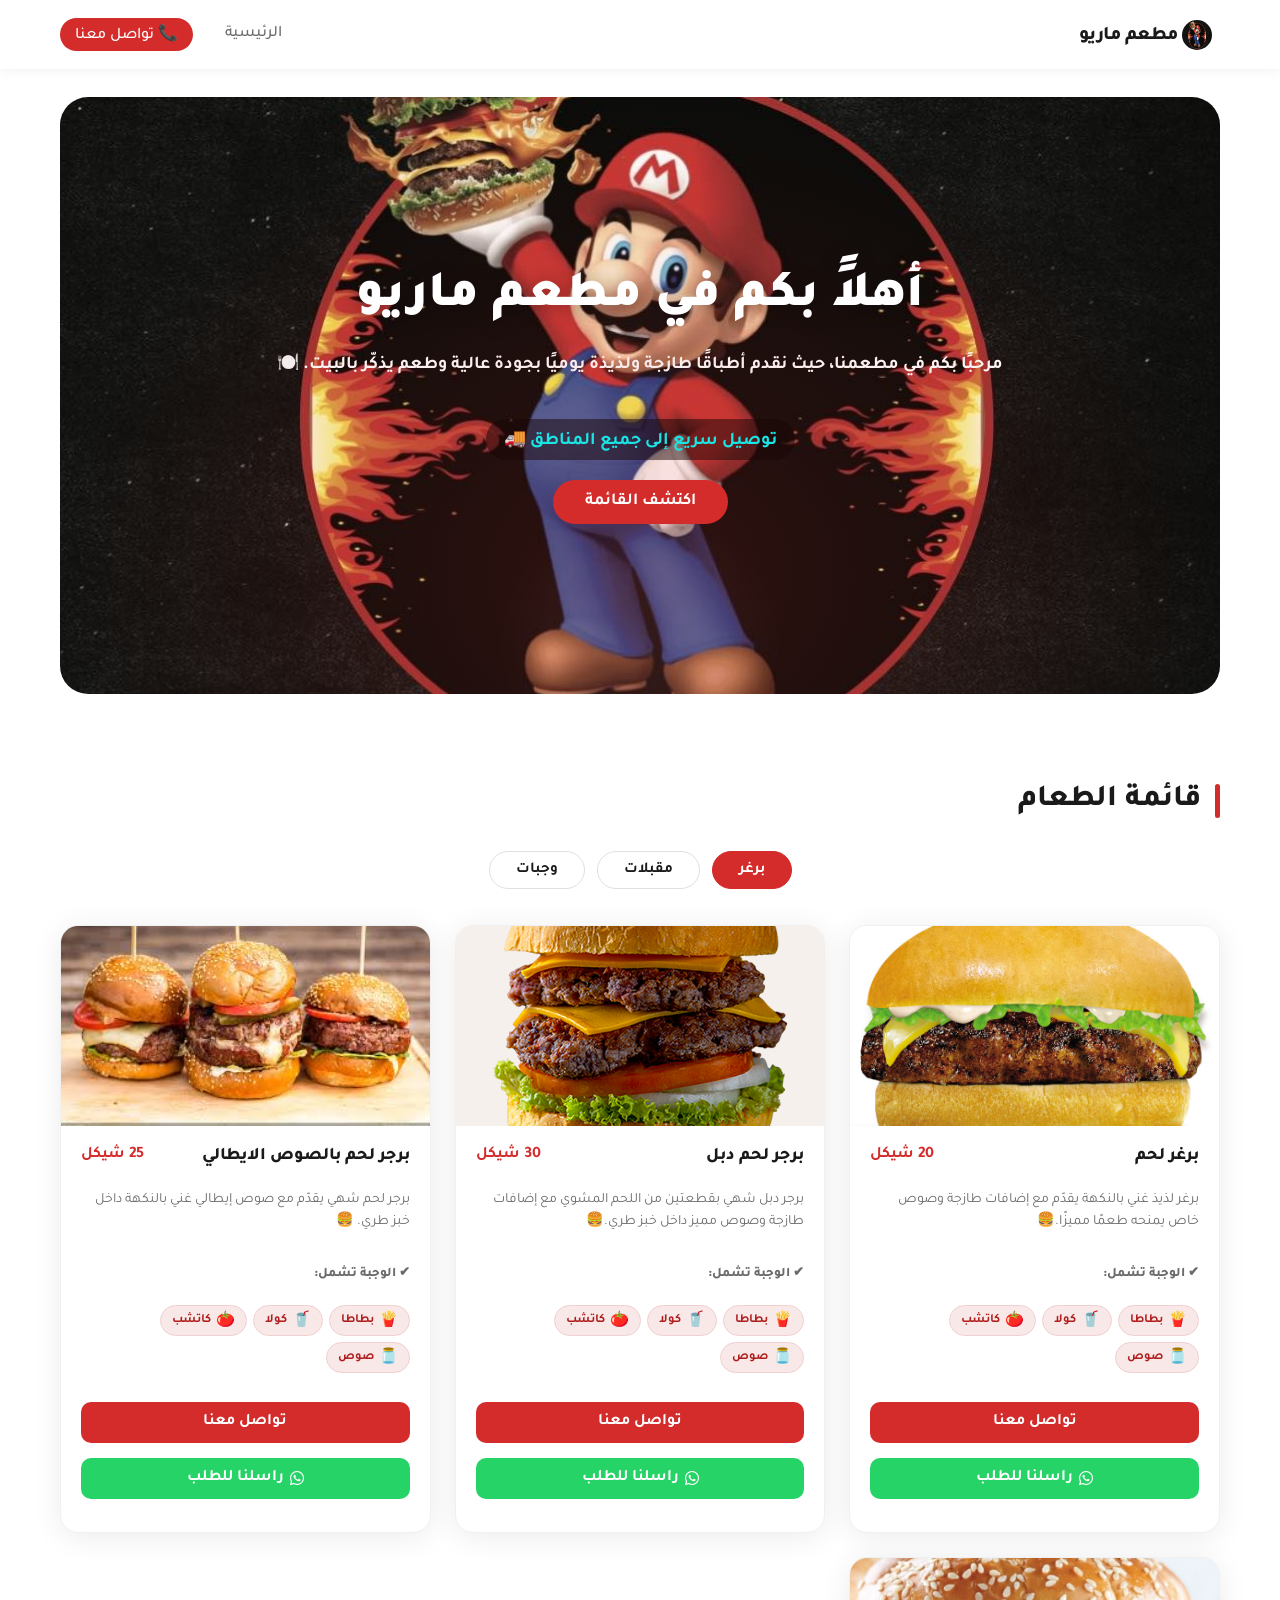
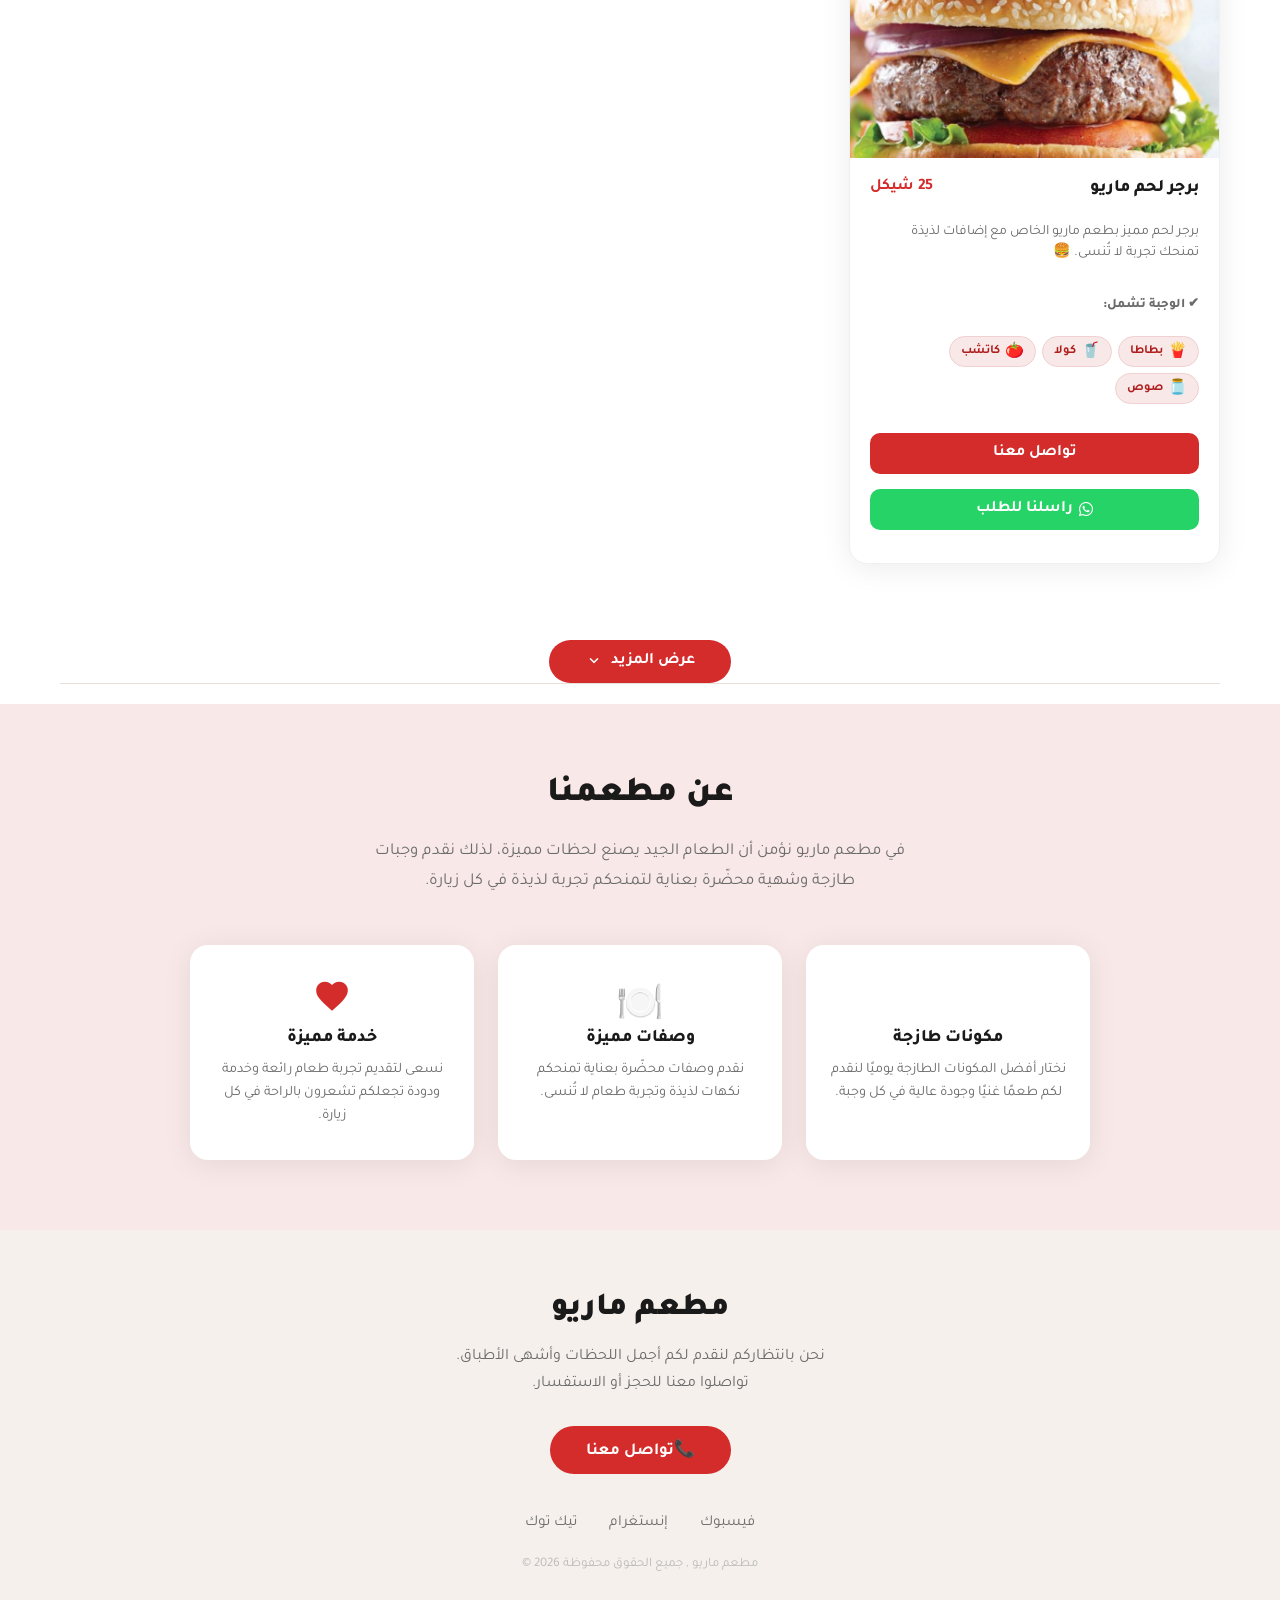
==== index.html @ 1b6efabd "add button 3" ====
<!DOCTYPE html>
<html lang="ar" dir="rtl">

<head>
  <meta charset="UTF-8" />
  <meta name="viewport" content="width=device-width, initial-scale=1.0" />
  <title>Mario.ps</title>
  <link rel="stylesheet" href="https://cdnjs.cloudflare.com/ajax/libs/font-awesome/6.5.0/css/all.min.css">
  <link rel="preconnect" href="https://fonts.googleapis.com">
  <link
    href="https://fonts.googleapis.com/css2?family=Tajawal:wght@400;500;700;800;900&family=Playfair+Display:wght@700&display=swap"
    rel="stylesheet">
  <link href="https://fonts.googleapis.com/icon?family=Material+Icons" rel="stylesheet">
  <link rel="stylesheet" href="styleIndex.css">
</head>

<body>

  <!-- NAVBAR -->
  <nav>
    <span class="logo"><img src="mario.jpg" alt="mario logo"
        style="width:30px; height:30px; border-radius:50%; vertical-align:middle; margin-right:8px;">
      مطعم ماريو </span>
    <ul class="nav-links">
      <li><a href="index.html">الرئيسية</a></li>
      <li><a href="contact.html" class="btn-primary">📞 تواصل معنا</a></li>
    </ul>
  </nav>

  <!-- HERO -->
  <section class="hero">
    <div class="hero-blob"></div>
    <h1>أهلاً بكم في مطعم ماريو</h1>
    <h3>مرحبًا بكم في مطعمنا، حيث نقدم أطباقًا طازجة ولذيذة يوميًا بجودة عالية وطعم يذكّر بالبيت. 🍽️ </h3>
    <h4>توصيل سريع إلى جميع المناطق 🚚</h4>
    <a href="#menu" class="btn-primary">اكتشف القائمة</a>
  </section>

  <!-- MENU SECTION -->
  <section class="menu-section" id="menu">
    <div class="section-header">
      <div class="section-accent"></div>
      <h2 class="section-title" style="margin-left:auto; width:fit-content;">قائمة الطعام</h2>
    </div>

    <div class="filter-tabs">
      <button class="tab active" onclick="filterTab(this,'برغر')">برغر</button>
      <button class="tab" onclick="filterTab(this,'مقبلات')">مقبلات</button>
      <button class="tab" onclick="filterTab(this,'وجبات')">وجبات</button>
    </div>

    <div class="cards-grid" id="cards-grid">
      <!-- Card 1 -->
      <div class="card" data-cat="برغر">
        <img class="card-img" src="برجر_لحم.jpg" alt="برجر لحم">
        <div class="card-body">
          <div class="card-top">
            <span class="card-name">برغر لحم</span>
            <span class="card-price">20 شيكل</span>
          </div>
          <p class="card-desc">برغر لذيذ غني بالنكهة يقدّم مع إضافات طازجة وصوص خاص يمنحه طعمًا مميزًا.🍔</p>
          <p style="font-size:0.82rem; font-weight:800; color:var(--muted); margin-bottom:7px;">✔ الوجبة تشمل:</p>
          <div class="includes">
            <div class="include-tag"><span>🍟</span> بطاطا</div>
            <div class="include-tag"><span>🥤</span> كولا</div>
            <div class="include-tag"><span>🍅</span> كاتشب</div>
            <div class="include-tag"><span>🫙</span> صوص</div>
          </div>
          <a href="contact.html" class="btn-contact">تواصل معنا</a>
          <a href="https://wa.me/972598126090" target="_blank" class="btn-whatsapp"><i
              class="fa-brands fa-whatsapp"></i>راسلنا للطلب</a>
        </div>
      </div>
      <!-- Card 2 -->
      <div class="card" data-cat="برغر">
        <img class="card-img" src="برجرلحم_دبل.png" alt="برجر لحم دبل">
        <div class="card-body">
          <div class="card-top">
            <span class="card-name">برجر لحم دبل </span>
            <span class="card-price">30 شيكل</span>
          </div>
          <p class="card-desc">برجر دبل شهي بقطعتين من اللحم المشوي مع إضافات طازجة وصوص مميز داخل خبز طري.🍔</p>
          <p style="font-size:0.82rem; font-weight:800; color:var(--muted); margin-bottom:7px;">✔ الوجبة تشمل:</p>
          <div class="includes">
            <div class="include-tag"><span>🍟</span> بطاطا</div>
            <div class="include-tag"><span>🥤</span> كولا</div>
            <div class="include-tag"><span>🍅</span> كاتشب</div>
            <div class="include-tag"><span>🫙</span> صوص</div>
          </div>
          <a href="contact.html" class="btn-contact">تواصل معنا</a>
          <a href="https://wa.me/972598126090" target="_blank" class="btn-whatsapp"><i
              class="fa-brands fa-whatsapp"></i>راسلنا للطلب</a>
        </div>
      </div>
      <!-- Card 3 -->
      <div class="card" data-cat="برغر">
        <img class="card-img" src="برجر_لحم_بالصوص_الايطالي.jpg" alt="برجر لحم بالصوص الايطالي">
        <div class="card-body">
          <div class="card-top">
            <span class="card-name">برجر لحم بالصوص الايطالي</span>
            <span class="card-price">25 شيكل</span>
          </div>
          <p class="card-desc">برجر لحم شهي يقدّم مع صوص إيطالي غني بالنكهة داخل خبز طري. 🍔</p>
          <p style="font-size:0.82rem; font-weight:800; color:var(--muted); margin-bottom:7px;">✔ الوجبة تشمل:</p>
          <div class="includes">
            <div class="include-tag"><span>🍟</span> بطاطا</div>
            <div class="include-tag"><span>🥤</span> كولا</div>
            <div class="include-tag"><span>🍅</span> كاتشب</div>
            <div class="include-tag"><span>🫙</span> صوص</div>
          </div>
          <a href="contact.html" class="btn-contact">تواصل معنا</a>
          <a href="https://wa.me/972598126090" target="_blank" class="btn-whatsapp"><i
              class="fa-brands fa-whatsapp"></i>راسلنا للطلب</a>
        </div>
      </div>
      <!-- Card 4 -->
      <div class="card" data-cat="برغر">
        <img class="card-img" src="برجر_لحم_ماريو.png" alt="برجر لحم ماريو">
        <div class="card-body">
          <div class="card-top">
            <span class="card-name"> برجر لحم ماريو</span>
            <span class="card-price">25 شيكل</span>
          </div>
          <p class="card-desc">برجر لحم مميز بطعم ماريو الخاص مع إضافات لذيذة تمنحك تجربة لا تُنسى. 🍔</p>
          <p style="font-size:0.82rem; font-weight:800; color:var(--muted); margin-bottom:7px;">✔ الوجبة تشمل:</p>
          <div class="includes">
            <div class="include-tag"><span>🍟</span> بطاطا</div>
            <div class="include-tag"><span>🥤</span> كولا</div>
            <div class="include-tag"><span>🍅</span> كاتشب</div>
            <div class="include-tag"><span>🫙</span> صوص</div>
          </div>
          <a href="contact.html" class="btn-contact">تواصل معنا</a>
          <a href="https://wa.me/972598126090" target="_blank" class="btn-whatsapp"><i
              class="fa-brands fa-whatsapp"></i>راسلنا للطلب</a>
        </div>
      </div>
      <!-- Card 5 -->
      <div class="card" data-cat="برغر" data-extra="true" style="display: none;">
        <img class="card-img" src="برجر_دجاج.png" alt="برجر دجاج">
        <div class="card-body">
          <div class="card-top">
            <span class="card-name"> برجر دجاج</span>
            <span class="card-price">18 شيكل</span>
          </div>
          <p class="card-desc">برجر دجاج مقرمش مع مكونات طازجة وصوص خاص يمنحه نكهة مميزة. 🍔</p>
          <p style="font-size:0.82rem; font-weight:800; color:var(--muted); margin-bottom:7px;">✔ الوجبة تشمل:</p>
          <div class="includes">
            <div class="include-tag"><span>🍟</span> بطاطا</div>
            <div class="include-tag"><span>🥤</span> كولا</div>
            <div class="include-tag"><span>🍅</span> كاتشب</div>
            <div class="include-tag"><span>🫙</span> صوص</div>
          </div>
          <a href="contact.html" class="btn-contact">تواصل معنا</a>
          <a href="https://wa.me/972598126090" target="_blank" class="btn-whatsapp"><i
              class="fa-brands fa-whatsapp"></i>راسلنا للطلب</a>
        </div>
      </div>
      <!-- Card 6 -->
      <div class="card" data-cat="برغر" data-extra="true" style="display: none;">
        <img class="card-img" src="برجر_دجاج_دبل.jpg" alt="برجر دجاج دبل">
        <div class="card-body">
          <div class="card-top">
            <span class="card-name"> برجر دجاج دبل</span>
            <span class="card-price">25 شيكل</span>
          </div>
          <p class="card-desc">برجر دجاج دبل لذيذ بقطعتين من الدجاج المقرمش مع صوص خاص داخل خبز طري. 🍔</p>
          <p style="font-size:0.82rem; font-weight:800; color:var(--muted); margin-bottom:7px;">✔ الوجبة تشمل:</p>
          <div class="includes">
            <div class="include-tag"><span>🍟</span> بطاطا</div>
            <div class="include-tag"><span>🥤</span> كولا</div>
            <div class="include-tag"><span>🍅</span> كاتشب</div>
            <div class="include-tag"><span>🫙</span> صوص</div>
          </div>
          <a href="contact.html" class="btn-contact">تواصل معنا</a>
          <a href="https://wa.me/972598126090" target="_blank" class="btn-whatsapp"><i
              class="fa-brands fa-whatsapp"></i>راسلنا للطلب</a>
        </div>
      </div>
      <!-- Card 7 -->
      <div class="card" data-cat="برغر" data-extra="true" style="display: none;">
        <img class="card-img" src="برجر_دجاج_بالصوص_الايطالي.jpg" alt="برجر دجاج بالصوص الايطالي">
        <div class="card-body">
          <div class="card-top">
            <span class="card-name"> برجر دجاج بالصوص الايطالي</span>
            <span class="card-price">23 شيكل</span>
          </div>
          <p class="card-desc">برجر دجاج لذيذ مع صوص إيطالي غني بالنكهة يمنحه طعمًا رائعًا. 🍔</p>
          <p style="font-size:0.82rem; font-weight:800; color:var(--muted); margin-bottom:7px;">✔ الوجبة تشمل:</p>
          <div class="includes">
            <div class="include-tag"><span>🍟</span> بطاطا</div>
            <div class="include-tag"><span>🥤</span> كولا</div>
            <div class="include-tag"><span>🍅</span> كاتشب</div>
            <div class="include-tag"><span>🫙</span> صوص</div>
          </div>
          <a href="contact.html" class="btn-contact">تواصل معنا</a>
          <a href="https://wa.me/972598126090" target="_blank" class="btn-whatsapp"><i
              class="fa-brands fa-whatsapp"></i>راسلنا للطلب</a>
        </div>
      </div>
      <!-- Card 8 -->
      <div class="card" data-cat="برغر" data-extra="true" style="display: none;">
        <img class="card-img" src="برجر_دجاج_ماريو.jpg" alt="برجر دجاج ماريو">
        <div class="card-body">
          <div class="card-top">
            <span class="card-name"> برجر دجاج ماريو</span>
            <span class="card-price">23 شيكل</span>
          </div>
          <p class="card-desc">برجر دجاج مميز بطعم ماريو الخاص يقدم ساخنًا مع إضافات لذيذة. 🍔</p>
          <p style="font-size:0.82rem; font-weight:800; color:var(--muted); margin-bottom:7px;">✔ الوجبة تشمل:</p>
          <div class="includes">
            <div class="include-tag"><span>🍟</span> بطاطا</div>
            <div class="include-tag"><span>🥤</span> كولا</div>
            <div class="include-tag"><span>🍅</span> كاتشب</div>
            <div class="include-tag"><span>🫙</span> صوص</div>
          </div>
          <a href="contact.html" class="btn-contact">تواصل معنا</a>
          <a href="https://wa.me/972598126090" target="_blank" class="btn-whatsapp"><i
              class="fa-brands fa-whatsapp"></i>راسلنا للطلب</a>
        </div>
      </div>

      <!-- Card 9 (مقبلات) -->
      <div class="card" data-cat="مقبلات" style="display:none">
        <img class="card-img" src="بطاطا.jpg" alt="بطاطا كبير">
        <div class="card-body">
          <div class="card-top">
            <span class="card-name">بطاطا مقلية (حجم كبير)</span>
            <span class="card-price">10 شيكل</span>
          </div>
          <p class="card-desc">بطاطا مقلية ذهبية مقرمشة تقدم ساخنة بحجم كبير. 🍟</p>
          <a href="contact.html" class="btn-contact">تواصل معنا</a>
          <a href="https://wa.me/972598126090" target="_blank" class="btn-whatsapp"><i
              class="fa-brands fa-whatsapp"></i>راسلنا للطلب</a>
        </div>
      </div>
      <!-- Card 10 (مقبلات) -->
      <div class="card" data-cat="مقبلات" style="display:none">
        <img class="card-img" src="بطاطا.jpg" alt="بطاطا وسط">
        <div class="card-body">
          <div class="card-top">
            <span class="card-name">بطاطا مقلية (حجم وسط)</span>
            <span class="card-price">6 شيكل</span>
          </div>
          <p class="card-desc">بطاطا مقلية ذهبية مقرمشة تقدم ساخنة بحجم وسط. 🍟</p>
          <a href="contact.html" class="btn-contact">تواصل معنا</a>
          <a href="https://wa.me/972598126090" target="_blank" class="btn-whatsapp"><i
              class="fa-brands fa-whatsapp"></i>راسلنا للطلب</a>
        </div>
      </div>
      <!-- Card 11 (مقبلات) -->
      <div class="card" data-cat="مقبلات" style="display:none">
        <img class="card-img" src="بطاطا.jpg" alt="بطاطا صغير">
        <div class="card-body">
          <div class="card-top">
            <span class="card-name">بطاطا مقلية (حجم صغير)</span>
            <span class="card-price">3 شيكل</span>
          </div>
          <p class="card-desc">بطاطا مقلية ذهبية مقرمشة تقدم ساخنة بحجم صغير. 🍟</p>
          <a href="contact.html" class="btn-contact">تواصل معنا</a>
          <a href="https://wa.me/972598126090" target="_blank" class="btn-whatsapp"><i
              class="fa-brands fa-whatsapp"></i>راسلنا للطلب</a>
        </div>
      </div>
      <!-- Card 12 (مقبلات) -->
      <div class="card" data-cat="مقبلات" style="display:none">
        <img class="card-img" src="بطاطا_ماريو.jpg" alt="بطاطا ماريو">
        <div class="card-body">
          <div class="card-top">
            <span class="card-name">بطاطا ماريو</span>
            <span class="card-price">15 شيكل</span>
          </div>
          <p class="card-desc">فرنش فرايز + دجاج كرسبي + صوص تشيدر 🍟</p>
          <a href="contact.html" class="btn-contact">تواصل معنا</a>
          <a href="https://wa.me/972598126090" target="_blank" class="btn-whatsapp"><i
              class="fa-brands fa-whatsapp"></i>راسلنا للطلب</a>
        </div>
      </div>
      <!-- Card 13 (مقبلات) -->
      <div class="card" data-cat="مقبلات" data-extra="true" style="display:none">
        <img class="card-img" src="مخلل.jpg" alt="مخلل ">
        <div class="card-body">
          <div class="card-top">
            <span class="card-name">مخلل خيار</span>
            <span class="card-price">2 شيكل</span>
          </div>
          <p class="card-desc">مخلل خيار طازج ومقرمش يضيف نكهة مميزة للوجبة. 🥒</p>
          <a href="contact.html" class="btn-contact">تواصل معنا</a>
          <a href="https://wa.me/972598126090" target="_blank" class="btn-whatsapp"><i
              class="fa-brands fa-whatsapp"></i>راسلنا للطلب</a>
        </div>
      </div>
      <!-- Card 14 (مقبلات) -->
      <div class="card" data-cat="مقبلات" data-extra="true" style="display:none">
        <img class="card-img" src="سلطة.jpg" alt="سلطة">
        <div class="card-body">
          <div class="card-top">
            <span class="card-name">سلطة ملفوف</span>
            <span class="card-price">2 شيكل</span>
          </div>
          <p class="card-desc">سلطة ملفوف طازجة ومقرمشة بطعم منعش وخفيف. 🥗</p>
          <a href="contact.html" class="btn-contact">تواصل معنا</a>
          <a href="https://wa.me/972598126090" target="_blank" class="btn-whatsapp"><i
              class="fa-brands fa-whatsapp"></i>راسلنا للطلب</a>
        </div>
      </div>
      <!-- Card 15 (وجبات) -->
      <div class="card" data-cat="وجبات" style="display:none">
        <img class="card-img" src="مسحب_باجيت.jpeg" alt="مسحب باجيت">
        <div class="card-body">
          <div class="card-top">
            <span class="card-name">مسحب باجيت</span>
            <span class="card-price">20 شيكل</span>
          </div>
          <p class="card-desc">مسحب دجاج شهي داخل خبز باجيت طازج مع صوص مميز. 🥖</p>
          <p style="font-size:0.82rem; font-weight:800; color:var(--muted); margin-bottom:7px;">✔ الوجبة تشمل:</p>
          <div class="includes">
            <div class="include-tag"><span>🍟</span> بطاطا</div>
            <div class="include-tag"><span>🥤</span> كولا</div>
            <div class="include-tag"><span>🍅</span> كاتشب</div>
            <div class="include-tag"><span>🥒</span> مخلل</div>
          </div>
          <a href="contact.html" class="btn-contact">تواصل معنا</a>
          <a href="https://wa.me/972598126090" target="_blank" class="btn-whatsapp"><i
              class="fa-brands fa-whatsapp"></i>راسلنا للطلب</a>
        </div>
      </div>
      <!-- Card 16 (وجبات) -->
      <div class="card" data-cat="وجبات" style="display:none">
        <img class="card-img" src="مسحب_صمون.jpg" alt="مسحب صمون">
        <div class="card-body">
          <div class="card-top">
            <span class="card-name">مسحب صمون</span>
            <span class="card-price">15 شيكل</span>
          </div>
          <p class="card-desc">مسحب دجاج شهي داخل خبز صمون طازج مع صوص مميز. 🍗</p>
          <p style="font-size:0.82rem; font-weight:800; color:var(--muted); margin-bottom:7px;">✔ الوجبة تشمل:</p>
          <div class="includes">
            <div class="include-tag"><span>🍟</span> بطاطا</div>
            <div class="include-tag"><span>🥤</span> كولا</div>
            <div class="include-tag"><span>🍅</span> كاتشب</div>
            <div class="include-tag"><span>🥒</span> مخلل</div>
          </div>
          <a href="contact.html" class="btn-contact">تواصل معنا</a>
          <a href="https://wa.me/972598126090" target="_blank" class="btn-whatsapp"><i
              class="fa-brands fa-whatsapp"></i>راسلنا للطلب</a>
        </div>
      </div>
      <!-- Card 17 (وجبات) -->
      <div class="card" data-cat="وجبات" style="display:none">
        <img class="card-img" src="كرسبي_دجاج.jpg" alt="كرسبي دجاج">
        <div class="card-body">
          <div class="card-top">
            <span class="card-name">كرسبي دجاج</span>
            <span class="card-price">20 شيكل</span>
          </div>
          <p class="card-desc">مسحب دجاج شهي داخل خبز صمون طازج مع صوص مميز. 🍗</p>
          <p style="font-size:0.82rem; font-weight:800; color:var(--muted); margin-bottom:7px;">✔ الوجبة تشمل:</p>
          <div class="includes">
            <div class="include-tag"><span>🍟</span> بطاطا</div>
            <div class="include-tag"><span>🥤</span> كولا</div>
            <div class="include-tag"><span>🍅</span> كاتشب</div>
            <div class="include-tag"><span>🥒</span> مخلل</div>
          </div>
          <a href="contact.html" class="btn-contact">تواصل معنا</a>
          <a href="https://wa.me/972598126090" target="_blank" class="btn-whatsapp"><i
              class="fa-brands fa-whatsapp"></i>راسلنا للطلب</a>
        </div>
      </div>
      <!-- Card 18 (وجبات) -->
      <div class="card" data-cat="وجبات" style="display:none">
        <img class="card-img" src="باشكا.jpg" alt="باشكا">
        <div class="card-body">
          <div class="card-top">
            <span class="card-name">باشكا</span>
            <span class="card-price">20 شيكل</span>
          </div>
          <p class="card-desc">باشكا شهية تقدم ساخنة مع صوص مميز.🍗</p>
          <p style="font-size:0.82rem; font-weight:800; color:var(--muted); margin-bottom:7px;">✔ الوجبة تشمل:</p>
          <div class="includes">
            <div class="include-tag"><span>🍟</span> بطاطا</div>
            <div class="include-tag"><span>🥤</span> كولا</div>
            <div class="include-tag"><span>🍅</span> كاتشب</div>
            <div class="include-tag"><span>🥒</span> مخلل</div>
          </div>
          <a href="contact.html" class="btn-contact">تواصل معنا</a>
          <a href="https://wa.me/972598126090" target="_blank" class="btn-whatsapp"><i
              class="fa-brands fa-whatsapp"></i>راسلنا للطلب</a>
        </div>
      </div>
  </section>
  <div class="show-more-wrap">
    <button class="btn-show-more" id="show-more-btn" onclick="toggleMore()">
      <span id="show-more-text">عرض المزيد</span>
      <span class="material-icons" id="show-more-icon">keyboard_arrow_down</span>
    </button>
  </div>

  <div class="divider"></div>

  <!-- ABOUT SECTION -->
  <section class="about-section">
    <h2>عن مطعمنا</h2>
    <p>
      في مطعم ماريو نؤمن أن الطعام الجيد يصنع لحظات مميزة، لذلك نقدم وجبات طازجة وشهية محضّرة بعناية لتمنحكم تجربة لذيذة
      في كل زيارة.
    </p>
    <div class="features-grid">
      <div class="feature-card">
        <i class="material-icons feature-icon">eco</i>
        <h3>مكونات طازجة</h3>
        <p>نختار أفضل المكونات الطازجة يوميًا لنقدم لكم طعمًا غنيًا وجودة عالية في كل وجبة.</p>
      </div>
      <div class="feature-card">
        <i class="material-icons feature-icon">🍽️</i>
        <h3>وصفات مميزة</h3>
        <p>نقدم وصفات محضّرة بعناية تمنحكم نكهات لذيذة وتجربة طعام لا تُنسى.</p>
      </div>
      <div class="feature-card">
        <i class="material-icons feature-icon">favorite</i>
        <h3>خدمة مميزة</h3>
        <p>نسعى لتقديم تجربة طعام رائعة وخدمة ودودة تجعلكم تشعرون بالراحة في كل زيارة.</p>
      </div>
    </div>
  </section>
  <button id="scroll-top" onclick="window.scrollTo({top:0,behavior:'smooth'})">
    <span class="material-icons">keyboard_arrow_up</span>
  </button>
  <!-- FOOTER -->
  <footer>
    <h2>مطعم ماريو</h2>
    <p class="tagline">
      نحن بانتظاركم لنقدم لكم أجمل اللحظات وأشهى الأطباق. تواصلوا معنا للحجز أو الاستفسار.
    </p>
    <a href="contact.html" class="btn-primary"> 📞تواصل معنا </a>
    <ul class="footer-links">
      <li><a href="https://www.facebook.com/share/14X9Z1sNQKS/?mibextid=wwXIfr">فيسبوك</a></li>
      <li><a href="https://www.instagram.com/mario_restaurant_ps?igsh=N3AxZGJhbGI3bTM4">إنستغرام</a></li>
      <li><a href="https://www.tiktok.com/@mrio.ps?_r=1&_t=ZS-94bM7TMslIg">تيك توك</a></li>
    </ul>
    <p class="footer-copy">مطعم ماريو , جميع الحقوق محفوظة 2026 ©</p>
  </footer>

  <script>
    let expanded = false;
    let currentCat = 'برغر';

    function filterTab(el, cat) {
      currentCat = cat;
      expanded = false;
      document.querySelectorAll('.tab').forEach(t => t.classList.remove('active'));
      el.classList.add('active');
      updateCards();
      updateBtn();
    }

    function updateCards() {
      document.querySelectorAll('.card').forEach(c => {
        const matchCat = c.dataset.cat === currentCat;
        const isExtra = c.dataset.extra === 'true';
        if (!matchCat) { c.style.display = 'none'; return; }
        if (isExtra && !expanded) { c.style.display = 'none'; return; }
        c.style.display = '';
      });

      // هل في بطاقات مخفية في الكاتيغوري الحالية؟
      const hasExtra = [...document.querySelectorAll('.card')]
        .some(c => c.dataset.cat === currentCat && c.dataset.extra === 'true');
      document.getElementById('show-more-btn').style.display = hasExtra ? '' : 'none';
    }

    function toggleMore() {
      expanded = !expanded;
      updateCards();
      updateBtn();
    }

    function updateBtn() {
      document.getElementById('show-more-text').textContent = expanded ? 'عرض أقل' : 'عرض المزيد';
      document.getElementById('show-more-icon').textContent = expanded ? 'keyboard_arrow_up' : 'keyboard_arrow_down';
    }
    window.addEventListener('scroll', () => {
      document.getElementById('scroll-top').classList.toggle('visible', window.scrollY > 300);
    });

    // تطبيق الإعدادات الافتراضية عند تحميل الصفحة
    updateCards();
    updateBtn();
  </script>
</body>

</html>
---- styleIndex.css ----
*,
*::before,
*::after {
    box-sizing: border-box;
    margin: 0;
    padding: 0;
}

:root {
    --red: #d42b2b;
    --red-dark: #b01e1e;
    --red-light: #f8e8e8;
    --cream: #f5f0eb;
    --text: #1a1a1a;
    --muted: #6b6b6b;
    --white: #ffffff;
    --radius: 18px;
    --shadow: 0 4px 30px rgba(0, 0, 0, 0.08);
}

html {
    scroll-behavior: smooth;
}

body {
    font-family: 'Tajawal', sans-serif;
    background: var(--white);
    color: var(--text);
    overflow-x: hidden;
    direction: rtl;
}

/* ── NAVBAR ── */
nav {
    display: flex;
    justify-content: space-between;
    align-items: center;
    padding: 18px 60px;
    background: var(--white);
    position: sticky;
    top: 0;
    z-index: 100;
    box-shadow: 0 1px 12px rgba(0, 0, 0, 0.06);
}

.logo {
    font-size: 1.2rem;
    font-weight: 800;
    color: var(--text);
    letter-spacing: -0.5px;

}



.nav-links {
    display: flex;
    align-items: center;
    gap: 32px;
    list-style: none;
}

.nav-links a {
    text-decoration: none;
    color: var(--muted);
    font-size: 1rem;
    font-weight: 500;
    transition: color 0.2s;
}


.nav-links a:hover {
    color: var(--rad);
}

.nav-links .btn-primary {
    color: white;
}

.btn-primary {
    background: var(--red);
    color: var(--white);
    border: none;
    border-radius: 50px;
    padding: 5px 15px;
    font-size: 1rem;
    font-family: 'Tajawal', sans-serif;
    font-weight: 700;
    cursor: pointer;
    transition: background 0.2s, transform 0.15s;
    text-decoration: none;
    display: inline-block;
}

.btn-primary:hover {
    background: var(--red-dark);
    transform: translateY(-1px);
}

/* ── HERO ── */
.hero {
    margin: 28px 60px;
    border-radius: 28px;
    min-height: 340px;
    background-image: url("mario.jpg");
    background-size: cover;
    background-position: center;
    display: flex;
    flex-direction: column;
    align-items: center;
    justify-content: center;
    text-align: center;
    padding: 170px 75px;
    position: relative;
    overflow: hidden;
}

.hero::before {
    content: '';
    position: absolute;
    inset: 0;
    background: radial-gradient(ellipse at 50% 80%, rgba(212, 43, 43, 0.18) 0%, transparent 70%);
}

.hero-blob {
    position: absolute;
    width: 220px;
    height: 220px;
    background: rgba(255, 255, 255, 0.04);
    border-radius: 50%;
    bottom: -60px;
    left: 50%;
    transform: translateX(-50%);
    filter: blur(30px);
}

.hero h1 {
    font-size: 3.2rem;
    font-weight: 900;
    color: var(--white);
    line-height: 1.2;
    position: relative;
    z-index: 1;
    text-shadow: 0 2px 20px rgba(0, 0, 0, 0.3);
    animation: fadeUp 0.8s ease both;
}

.hero h3 {
    display: inline-block;
    /*background: rgba(0, 0, 0, 0.5);*/
    padding: 8px 18px;
    border-radius: 20px;
    font-size: 18px;
    color: white;
    margin-top: 15px;
    margin-bottom: 20px;
}

.hero h4 {
    display: inline-block;
    background: rgba(0, 0, 0, 0.5);
    padding: 8px 18px;
    border-radius: 20px;
    font-size: 18px;
    color: aqua;
    margin-top: 15px;
    margin-bottom: 20px;
}

.hero .btn-primary {
    position: relative;
    z-index: 1;
    font-size: 1.05rem;
    padding: 12px 32px;
    animation: fadeUp 0.8s 0.3s ease both;
}

@keyframes fadeUp {
    from {
        opacity: 0;
        transform: translateY(24px);
    }

    to {
        opacity: 1;
        transform: translateY(0);
    }
}

/* ── MENU SECTION ── */
.menu-section {
    padding: 60px 60px 40px;
}

.section-header {
    display: flex;
    align-items: center;
    justify-content: flex-end;
    gap: 14px;
    margin-bottom: 32px;
}

.section-title {
    font-size: 1.9rem;
    font-weight: 800;
    text-align: right;
}

.section-accent {
    width: 5px;
    height: 34px;
    background: var(--red);
    border-radius: 4px;
    flex-shrink: 0;
}

/* Filter tabs */
.filter-tabs {
    display: flex;
    gap: 12px;
    justify-content: center;
    margin-bottom: 36px;
    flex-wrap: wrap;
}

.tab {
    border: 1.5px solid #e0e0e0;
    background: var(--white);
    border-radius: 50px;
    padding: 9px 26px;
    font-family: 'Tajawal', sans-serif;
    font-size: 0.95rem;
    font-weight: 600;
    cursor: pointer;
    transition: all 0.2s;
    color: var(--text);
}

.tab:hover {
    border-color: var(--red);
    color: var(--red);
}

.tab.active {
    background: var(--red);
    color: var(--white);
    border-color: var(--red);
}

/* Cards grid */
.cards-grid {
    display: grid;
    grid-template-columns: repeat(auto-fill, minmax(280px, 1fr));
    gap: 24px;
}

.card {
    background: var(--white);
    border-radius: var(--radius);
    box-shadow: var(--shadow);
    overflow: hidden;
    transition: transform 0.25s, box-shadow 0.25s;
    border: 1px solid #f0f0f0;
}

.card:hover {
    transform: translateY(-15px);
    box-shadow: 0 12px 40px rgba(0, 0, 0, 0.12);
}

.card-img {
    width: 100%;
    height: 200px;
    object-fit: cover;
    background: var(--cream);
    display: flex;
    align-items: center;
    justify-content: center;
    font-size: 5rem;
}

.card-body {
    padding: 20px 20px 18px;
    display: flex;
    flex-direction: column;
    gap: 15px;
}

.card-top {
    display: flex;
    justify-content: space-between;
    align-items: flex-start;
    margin-bottom: 8px;
}

.card-name {
    font-size: 1.1rem;
    font-weight: 800;
}

.card-price {
    font-size: 1rem;
    font-weight: 700;
    color: var(--red);
    white-space: nowrap;
}

.card-desc {
    color: var(--muted);
    font-size: 0.88rem;
    line-height: 1.5;
    margin-bottom: 16px;
}

.btn-contact {
    text-decoration: none;
    display: block;
    width: 100%;
    background: var(--red);
    color: var(--white);
    border: none;
    border-radius: 10px;
    padding: 11px;
    font-family: 'Tajawal', sans-serif;
    font-size: 1rem;
    font-weight: 700;
    cursor: pointer;
    transition: background 0.2s;
    text-align: center;
}

.btn-contact:hover {
    background: var(--red-dark);
}

.btn-whatsapp {
    flex: 1;
    display: flex;
    align-items: center;
    justify-content: center;
    gap: 6px;
    background: #25D366;
    color: var(--white);
    border: none;
    border-radius: 10px;
    padding: 11px;
    font-family: 'Tajawal', sans-serif;
    font-size: 1rem;
    font-weight: 700;
    cursor: pointer;
    transition: background 0.2s;
    text-align: center;
    text-decoration: none;
    margin-bottom: 15px;
}

.btn-whatsapp:hover {
    background: #1ebe5d;
}

.btn-whatsapp svg {
    width: 18px;
    height: 18px;
    fill: white;
    flex-shrink: 0;
}

.includes {
    display: flex;
    gap: 6px;
    flex-wrap: wrap;
    margin-bottom: 14px;
}

.include-tag {
    display: flex;
    align-items: center;
    gap: 5px;
    background: var(--red-light);
    border: 1px solid #f0d0d0;
    border-radius: 50px;
    padding: 4px 11px;
    font-size: 0.78rem;
    font-weight: 700;
    color: var(--red-dark);
}

.include-tag span {
    font-size: 0.95rem;
}

/* Show more */
.show-more-wrap {
    text-align: center;
    margin-top: 36px;
}

.btn-show-more {
    background: var(--red);
    color: var(--white);
    border: none;
    border-radius: 50px;
    padding: 12px 36px;
    font-family: 'Tajawal', sans-serif;
    font-size: 1rem;
    font-weight: 700;
    cursor: pointer;
    display: inline-flex;
    align-items: center;
    gap: 8px;
    transition: background 0.2s;
}

.btn-show-more:hover {
    background: var(--red-dark);
}

.btn-show-more .material-icons {
    font-size: 1.1rem;
}

/* ── ABOUT SECTION ── */
.about-section {
    background: var(--red-light);
    padding: 70px 60px;
    text-align: center;
    margin-top: 20px;
}

.about-section h2 {
    font-size: 2.2rem;
    font-weight: 900;
    margin-bottom: 20px;
}

.about-section p {
    color: var(--muted);
    max-width: 560px;
    margin: 0 auto 48px;
    line-height: 1.8;
    font-size: 1.05rem;
}

.features-grid {
    display: grid;
    grid-template-columns: repeat(3, 1fr);
    gap: 24px;
    max-width: 900px;
    margin: 0 auto;
}

.feature-card {
    background: var(--white);
    border-radius: var(--radius);
    padding: 32px 24px;
    box-shadow: var(--shadow);
    text-align: center;
}

.feature-icon {
    font-size: 2.4rem;
    color: var(--red);
    margin-bottom: 12px;
    font-style: normal;
    display: block;
}

.feature-card h3 {
    font-size: 1.1rem;
    font-weight: 800;
    margin-bottom: 10px;
}

.feature-card p {
    font-size: 0.9rem;
    color: var(--muted);
    line-height: 1.6;
    margin: 0;
}

/* ── SCROLL TO TOP ── */
#scroll-top {
    position: fixed;
    bottom: 32px;
    left: 32px;
    width: 48px;
    height: 48px;
    background: var(--red);
    color: white;
    border: none;
    border-radius: 50%;
    cursor: pointer;
    display: flex;
    align-items: center;
    justify-content: center;
    box-shadow: 0 4px 16px rgba(212, 43, 43, 0.4);
    opacity: 0;
    transform: translateY(16px);
    transition: opacity 0.3s, transform 0.3s, background 0.2s;
    z-index: 999;
    pointer-events: none;
}

#scroll-top.visible {
    opacity: 1;
    transform: translateY(0);
    pointer-events: auto;
}

#scroll-top:hover {
    background: var(--red-dark);
}

/* ── FOOTER ── */
footer {
    background: var(--cream);
    padding: 60px 60px 30px;
    text-align: center;
}

footer h2 {
    font-size: 2rem;
    font-weight: 900;
    margin-bottom: 16px;
}

footer .tagline {
    color: var(--muted);
    max-width: 420px;
    margin: 0 auto 28px;
    line-height: 1.7;
    font-size: 1rem;
}

footer .btn-primary {
    font-size: 1.05rem;
    padding: 12px 36px;
}

.footer-links {
    margin-top: 40px;
    display: flex;
    justify-content: center;
    gap: 32px;
    list-style: none;
}

.footer-links a {
    text-decoration: none;
    color: var(--muted);
    font-size: 0.95rem;
    transition: color 0.2s;
}

.footer-links a:hover {
    color: var(--red);
}

.footer-copy {
    margin-top: 24px;
    color: #bbb;
    font-size: 0.82rem;
}

/* Divider */
.divider {
    height: 1px;
    background: #e8e0d8;
    margin: 0 60px;
}

/* ── RESPONSIVE ── */
@media (max-width: 768px) {
    nav {
        padding: 16px 20px;
    }

    .hero {
        margin: 16px 16px;
        padding: 50px 20px;
    }

    .hero h1 {
        font-size: 2rem;
    }

    .menu-section,
    .about-section,
    footer {
        padding-left: 20px;
        padding-right: 20px;
    }

    .features-grid {
        grid-template-columns: 1fr;
    }

    .divider {
        margin: 0 20px;
    }
}
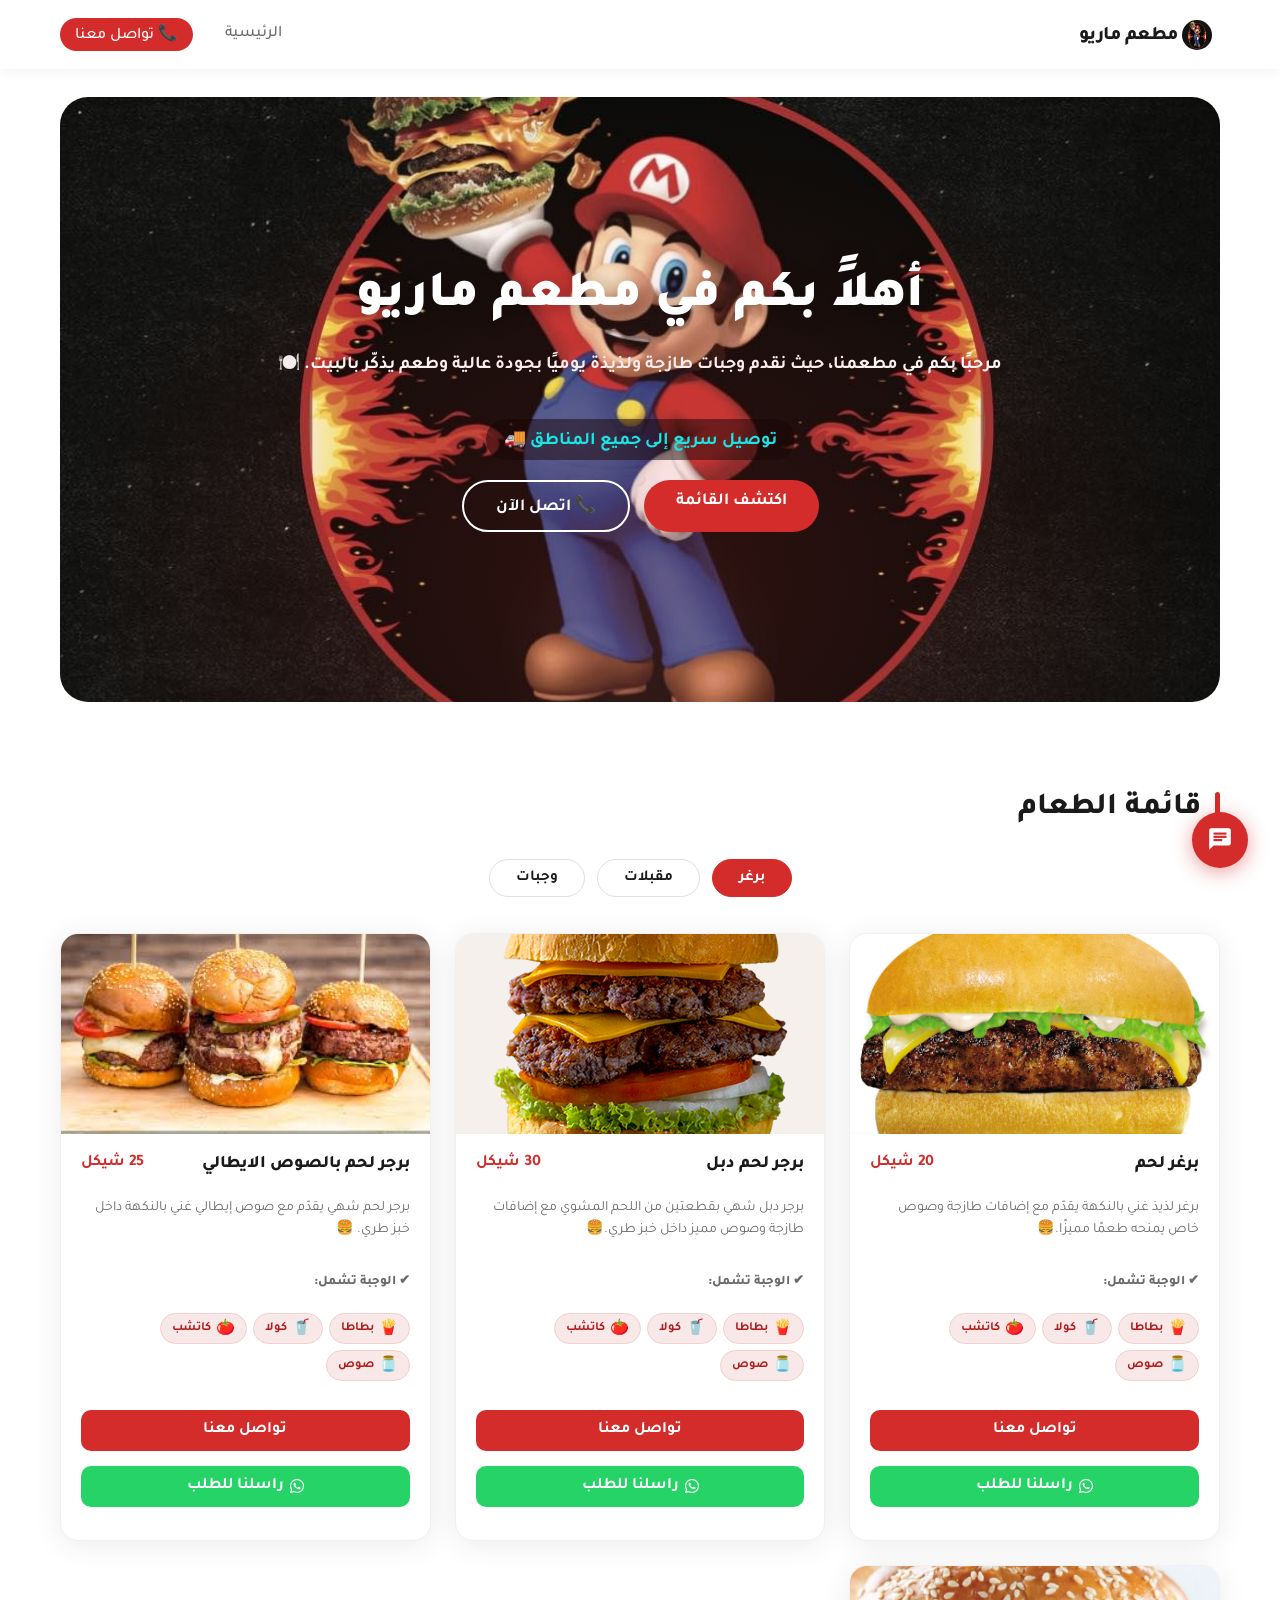
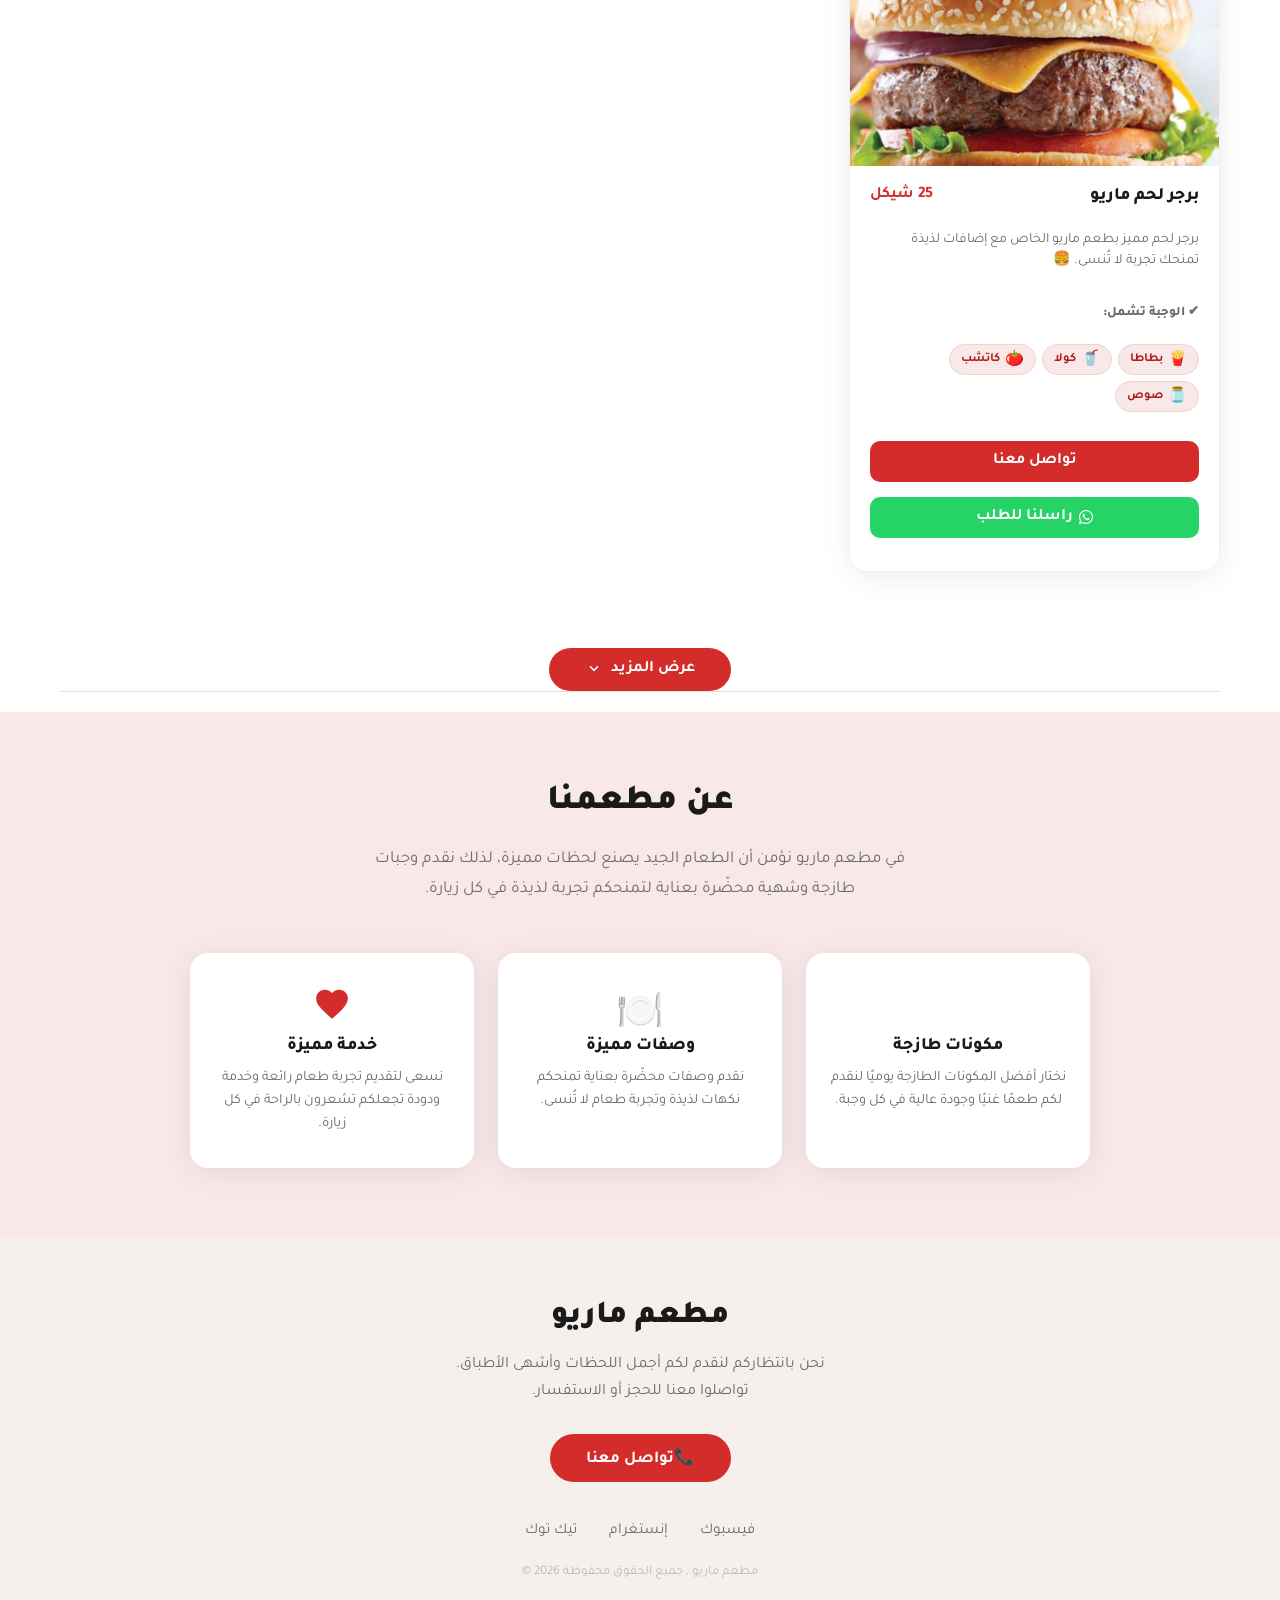
==== commit ccde52dd: "add chatBot" ====
--- a/index.html
+++ b/index.html
@@ -31,9 +31,14 @@
   <section class="hero">
     <div class="hero-blob"></div>
     <h1>أهلاً بكم في مطعم ماريو</h1>
-    <h3>مرحبًا بكم في مطعمنا، حيث نقدم أطباقًا طازجة ولذيذة يوميًا بجودة عالية وطعم يذكّر بالبيت. 🍽️ </h3>
+    <h3>مرحبًا بكم في مطعمنا، حيث نقدم وجبات طازجة ولذيذة يوميًا بجودة عالية وطعم يذكّر بالبيت. 🍽️ </h3>
     <h4>توصيل سريع إلى جميع المناطق 🚚</h4>
-    <a href="#menu" class="btn-primary">اكتشف القائمة</a>
+    <div style="display:flex; gap:14px; justify-content:center; flex-wrap:wrap;">
+      <a href="#menu" class="btn-primary">اكتشف القائمة</a>
+      <a href="https://wa.me/972598126090" class="btn-primary"
+        style="background:transparent; border:2px solid white;">📞 اتصل
+        الآن</a>
+    </div>
   </section>
 
   <!-- MENU SECTION -->
@@ -439,6 +444,28 @@
     </ul>
     <p class="footer-copy">مطعم ماريو , جميع الحقوق محفوظة 2026 ©</p>
   </footer>
+  <div id="chat-bubble" onclick="toggleChat()">
+    <span class="material-icons">chat</span>
+  </div>
+
+  <div id="chat-window">
+    <div id="chat-header">
+      <div class="chat-avatar"><span class="material-icons">smart_toy</span></div>
+      <div class="chat-info">
+        <strong>مساعد ماريو بي إس</strong>
+        <span>🟢 متاح الآن</span>
+      </div>
+      <span class="material-icons" id="chat-close" onclick="toggleChat()">close</span>
+    </div>
+    <div id="chat-messages"></div>
+    <div id="chat-input-area">
+      <button id="chat-send" onclick="sendMessage()">
+        <span class="material-icons">send</span>
+      </button>
+      <input id="chat-input" type="text" placeholder="اكتب سؤالك هنا..."
+        onkeydown="if(event.key==='Enter') sendMessage()" />
+    </div>
+  </div>
 
   <script>
     let expanded = false;
@@ -481,6 +508,109 @@
     window.addEventListener('scroll', () => {
       document.getElementById('scroll-top').classList.toggle('visible', window.scrollY > 300);
     });
+    const SYSTEM_PROMPT = `أنت مساعد ذكي لمطعم "ماريو بي إس" الإيطالي. تتحدث باللغة العربية فقط. كن ودوداً ومختصراً.
+
+معلومات المطعم:
+- الاسم: ماريو بي إس
+- الموقع: حي العليا، طريق الملك فهد، الرياض
+- الهاتف: 966500000000+
+- البريد: contact@mariops.com
+- خدمة التوصيل: متاحة خلال جميع ساعات العمل
+
+أوقات العمل:
+- السبت - الأربعاء: 12:00 م - 1:00 ص
+- الخميس: 12:00 م - 2:00 ص
+- الجمعة (يوم العائلة): 1:00 م - 2:00 ص
+
+القائمة:
+برغر:
+- برغر دجاج مشوي: 32 ريال
+- كلاسيك برغر: 35 ريال
+- دبل سموكي: 42 ريال
+جميع وجبات البرغر تشمل: بطاطا + كولا + كاتشب + صوص
+
+مقبلات:
+- سلطة سيزر: 22 ريال
+
+وجبات:
+- باستا بولونيز: 38 ريال`;
+
+    let chatHistory = [];
+    let chatOpen = false;
+    let greeted = false;
+
+    function toggleChat() {
+      chatOpen = !chatOpen;
+      document.getElementById('chat-window').classList.toggle('open', chatOpen);
+      document.querySelector('#chat-bubble .material-icons').textContent = chatOpen ? 'close' : 'chat';
+      if (chatOpen && !greeted) {
+        greeted = true;
+        setTimeout(() => addBotMsg('أهلاً وسهلاً! 👋 أنا مساعد ماريو بي إس. كيف أقدر أساعدك؟\n\nيمكنك سؤالي عن القائمة، الأسعار، أوقات العمل، أو الموقع.'), 400);
+      }
+    }
+
+    function addBotMsg(text) {
+      const msgs = document.getElementById('chat-messages');
+      const div = document.createElement('div');
+      div.className = 'msg bot';
+      div.style.whiteSpace = 'pre-wrap';
+      div.textContent = text;
+      msgs.appendChild(div);
+      msgs.scrollTop = msgs.scrollHeight;
+    }
+
+    function addUserMsg(text) {
+      const msgs = document.getElementById('chat-messages');
+      const div = document.createElement('div');
+      div.className = 'msg user';
+      div.textContent = text;
+      msgs.appendChild(div);
+      msgs.scrollTop = msgs.scrollHeight;
+    }
+
+    function showTyping() {
+      const msgs = document.getElementById('chat-messages');
+      const div = document.createElement('div');
+      div.className = 'typing';
+      div.id = 'typing-indicator';
+      div.innerHTML = '<span></span><span></span><span></span>';
+      msgs.appendChild(div);
+      msgs.scrollTop = msgs.scrollHeight;
+      return div;
+    }
+
+    async function sendMessage() {
+      const input = document.getElementById('chat-input');
+      const text = input.value.trim();
+      if (!text) return;
+      input.value = '';
+
+      addUserMsg(text);
+      chatHistory.push({ role: 'user', content: text });
+
+      const typing = showTyping();
+
+      try {
+        const res = await fetch('https://api.anthropic.com/v1/messages', {
+          method: 'POST',
+          headers: { 'Content-Type': 'application/json' },
+          body: JSON.stringify({
+            model: 'claude-sonnet-4-20250514',
+            max_tokens: 1000,
+            system: SYSTEM_PROMPT,
+            messages: chatHistory
+          })
+        });
+        const data = await res.json();
+        const reply = data.content?.[0]?.text || 'عذراً، حدث خطأ. حاول مرة أخرى.';
+        typing.remove();
+        addBotMsg(reply);
+        chatHistory.push({ role: 'assistant', content: reply });
+      } catch {
+        typing.remove();
+        addBotMsg('عذراً، حدث خطأ في الاتصال. حاول مرة أخرى.');
+      }
+    }
 
     // تطبيق الإعدادات الافتراضية عند تحميل الصفحة
     updateCards();
--- a/styleIndex.css
+++ b/styleIndex.css
@@ -569,6 +569,251 @@
     margin: 0 60px;
 }
 
+#chat-bubble {
+    position: fixed;
+    bottom: 32px;
+    right: 32px;
+    width: 56px;
+    height: 56px;
+    background: var(--red);
+    border-radius: 50%;
+    display: flex;
+    align-items: center;
+    justify-content: center;
+    cursor: pointer;
+    box-shadow: 0 4px 20px rgba(212, 43, 43, 0.45);
+    z-index: 1000;
+    transition: transform 0.2s, background 0.2s;
+}
+
+#chat-bubble:hover {
+    transform: scale(1.08);
+    background: var(--red-dark);
+}
+
+#chat-bubble .material-icons {
+    color: white;
+    font-size: 1.6rem;
+}
+
+#chat-window {
+    position: fixed;
+    bottom: 100px;
+    right: 32px;
+    width: 340px;
+    max-height: 500px;
+    background: white;
+    border-radius: 20px;
+    box-shadow: 0 8px 40px rgba(0, 0, 0, 0.15);
+    display: flex;
+    flex-direction: column;
+    z-index: 1000;
+    overflow: hidden;
+    opacity: 0;
+    transform: translateY(20px) scale(0.95);
+    pointer-events: none;
+    transition: opacity 0.25s, transform 0.25s;
+}
+
+#chat-window.open {
+    opacity: 1;
+    transform: translateY(0) scale(1);
+    pointer-events: auto;
+}
+
+#chat-header {
+    background: var(--red);
+    color: white;
+    padding: 16px 18px;
+    display: flex;
+    align-items: center;
+    gap: 10px;
+}
+
+#chat-header .chat-avatar {
+    width: 36px;
+    height: 36px;
+    background: rgba(255, 255, 255, 0.2);
+    border-radius: 50%;
+    display: flex;
+    align-items: center;
+    justify-content: center;
+}
+
+#chat-header .chat-avatar .material-icons {
+    font-size: 1.2rem;
+}
+
+#chat-header .chat-info {
+    flex: 1;
+}
+
+#chat-header .chat-info strong {
+    display: block;
+    font-size: 0.95rem;
+}
+
+#chat-header .chat-info span {
+    font-size: 0.78rem;
+    opacity: 0.85;
+}
+
+#chat-close {
+    cursor: pointer;
+    opacity: 0.8;
+    transition: opacity 0.2s;
+}
+
+#chat-close:hover {
+    opacity: 1;
+}
+
+#chat-messages {
+    flex: 1;
+    overflow-y: auto;
+    padding: 16px;
+    display: flex;
+    flex-direction: column;
+    gap: 10px;
+    background: #f9f9f9;
+}
+
+.msg {
+    max-width: 82%;
+    padding: 10px 14px;
+    border-radius: 16px;
+    font-size: 0.9rem;
+    line-height: 1.5;
+    animation: msgIn 0.2s ease;
+}
+
+@keyframes msgIn {
+    from {
+        opacity: 0;
+        transform: translateY(6px);
+    }
+
+    to {
+        opacity: 1;
+        transform: translateY(0);
+    }
+}
+
+.msg.bot {
+    background: white;
+    color: var(--text);
+    border-bottom-right-radius: 4px;
+    box-shadow: 0 1px 4px rgba(0, 0, 0, 0.07);
+    align-self: flex-end;
+}
+
+.msg.user {
+    background: var(--red);
+    color: white;
+    border-bottom-left-radius: 4px;
+    align-self: flex-start;
+}
+
+.typing {
+    display: flex;
+    gap: 4px;
+    padding: 12px 14px;
+    background: white;
+    border-radius: 16px;
+    border-bottom-right-radius: 4px;
+    box-shadow: 0 1px 4px rgba(0, 0, 0, 0.07);
+    align-self: flex-end;
+    width: fit-content;
+}
+
+.typing span {
+    width: 7px;
+    height: 7px;
+    background: #ccc;
+    border-radius: 50%;
+    animation: bounce 1.2s infinite;
+}
+
+.typing span:nth-child(2) {
+    animation-delay: 0.2s;
+}
+
+.typing span:nth-child(3) {
+    animation-delay: 0.4s;
+}
+
+@keyframes bounce {
+
+    0%,
+    60%,
+    100% {
+        transform: translateY(0);
+    }
+
+    30% {
+        transform: translateY(-6px);
+    }
+}
+
+#chat-input-area {
+    padding: 12px;
+    border-top: 1px solid #f0f0f0;
+    display: flex;
+    gap: 8px;
+    background: white;
+}
+
+#chat-input {
+    flex: 1;
+    border: 1.5px solid #e0e0e0;
+    border-radius: 50px;
+    padding: 9px 16px;
+    font-family: 'Tajawal', sans-serif;
+    font-size: 0.9rem;
+    outline: none;
+    transition: border-color 0.2s;
+    direction: rtl;
+}
+
+#chat-input:focus {
+    border-color: var(--red);
+}
+
+#chat-send {
+    width: 38px;
+    height: 38px;
+    background: var(--red);
+    border: none;
+    border-radius: 50%;
+    cursor: pointer;
+    display: flex;
+    align-items: center;
+    justify-content: center;
+    transition: background 0.2s;
+    flex-shrink: 0;
+}
+
+#chat-send:hover {
+    background: var(--red-dark);
+}
+
+#chat-send .material-icons {
+    color: white;
+    font-size: 1.1rem;
+}
+
+@media (max-width: 480px) {
+    #chat-window {
+        width: calc(100vw - 32px);
+        right: 16px;
+    }
+
+    #chat-bubble {
+        right: 16px;
+        bottom: 16px;
+    }
+}
+
 /* ── RESPONSIVE ── */
 @media (max-width: 768px) {
     nav {
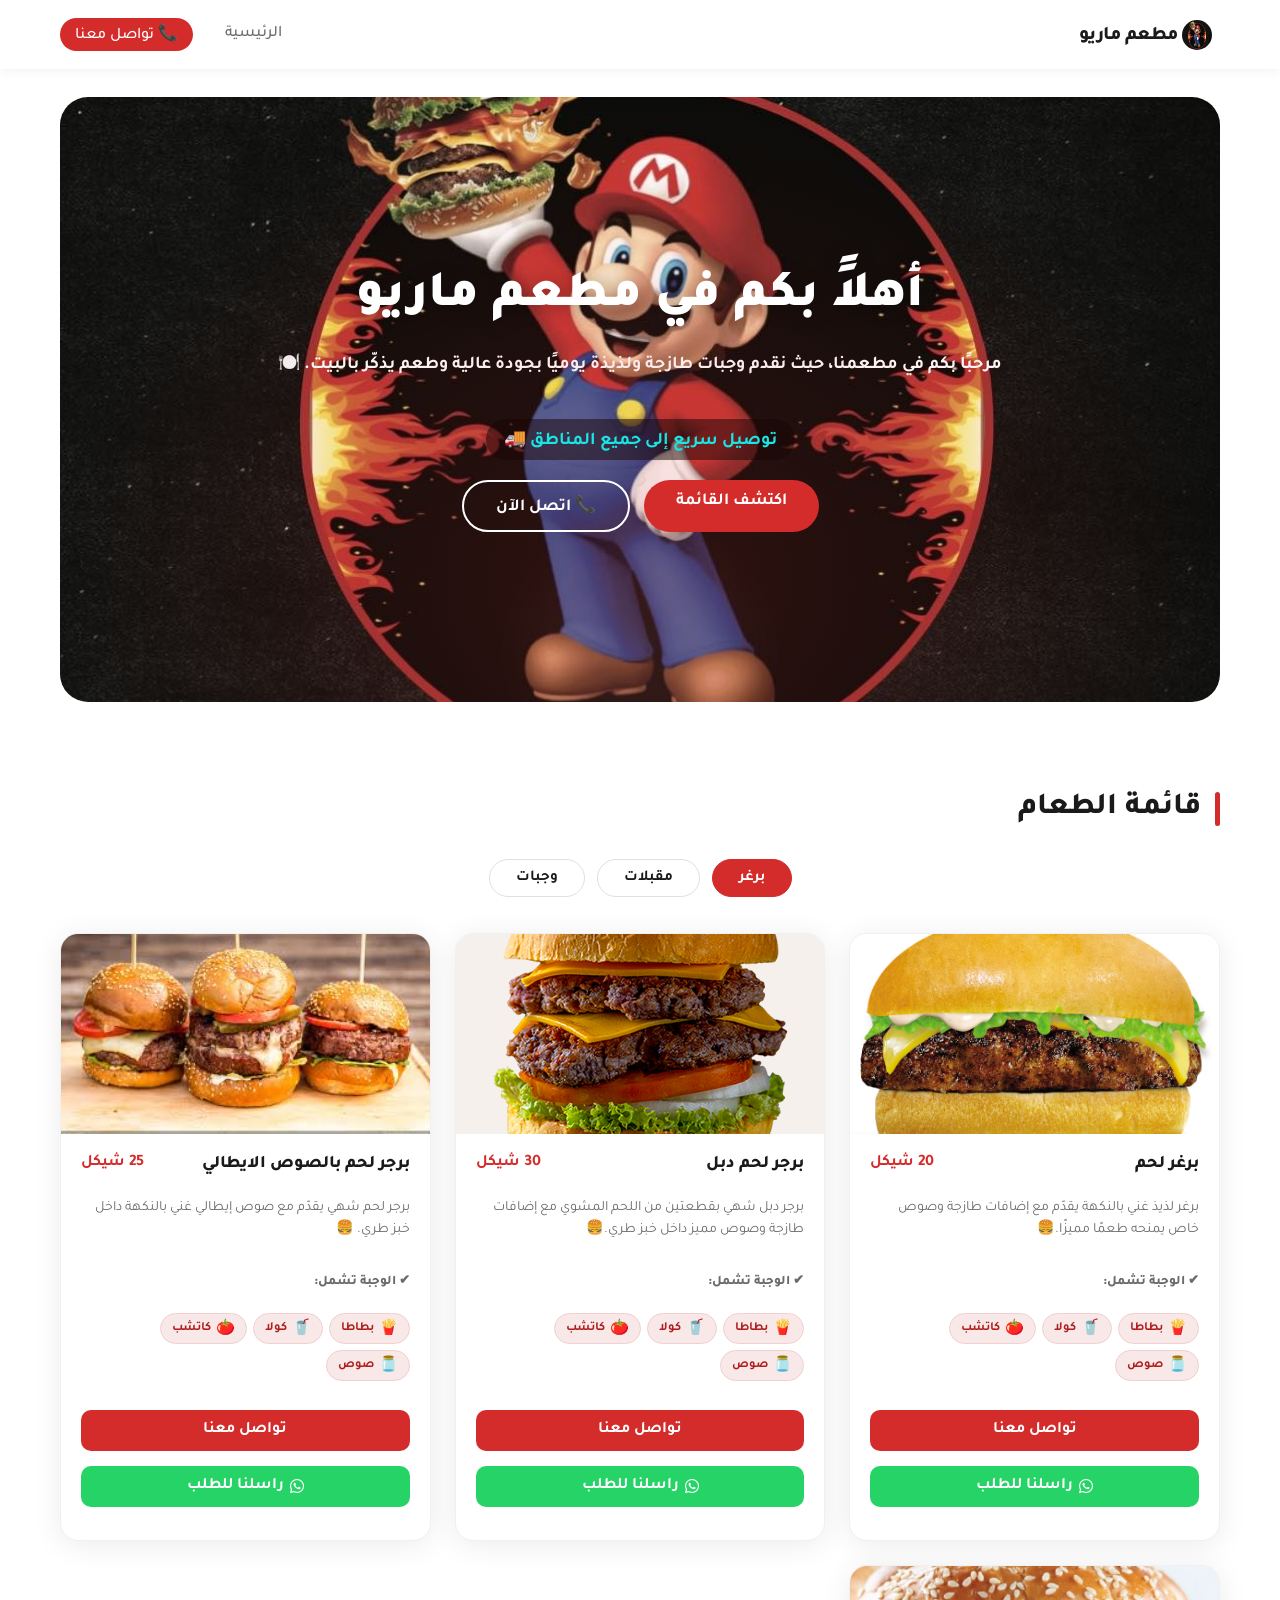
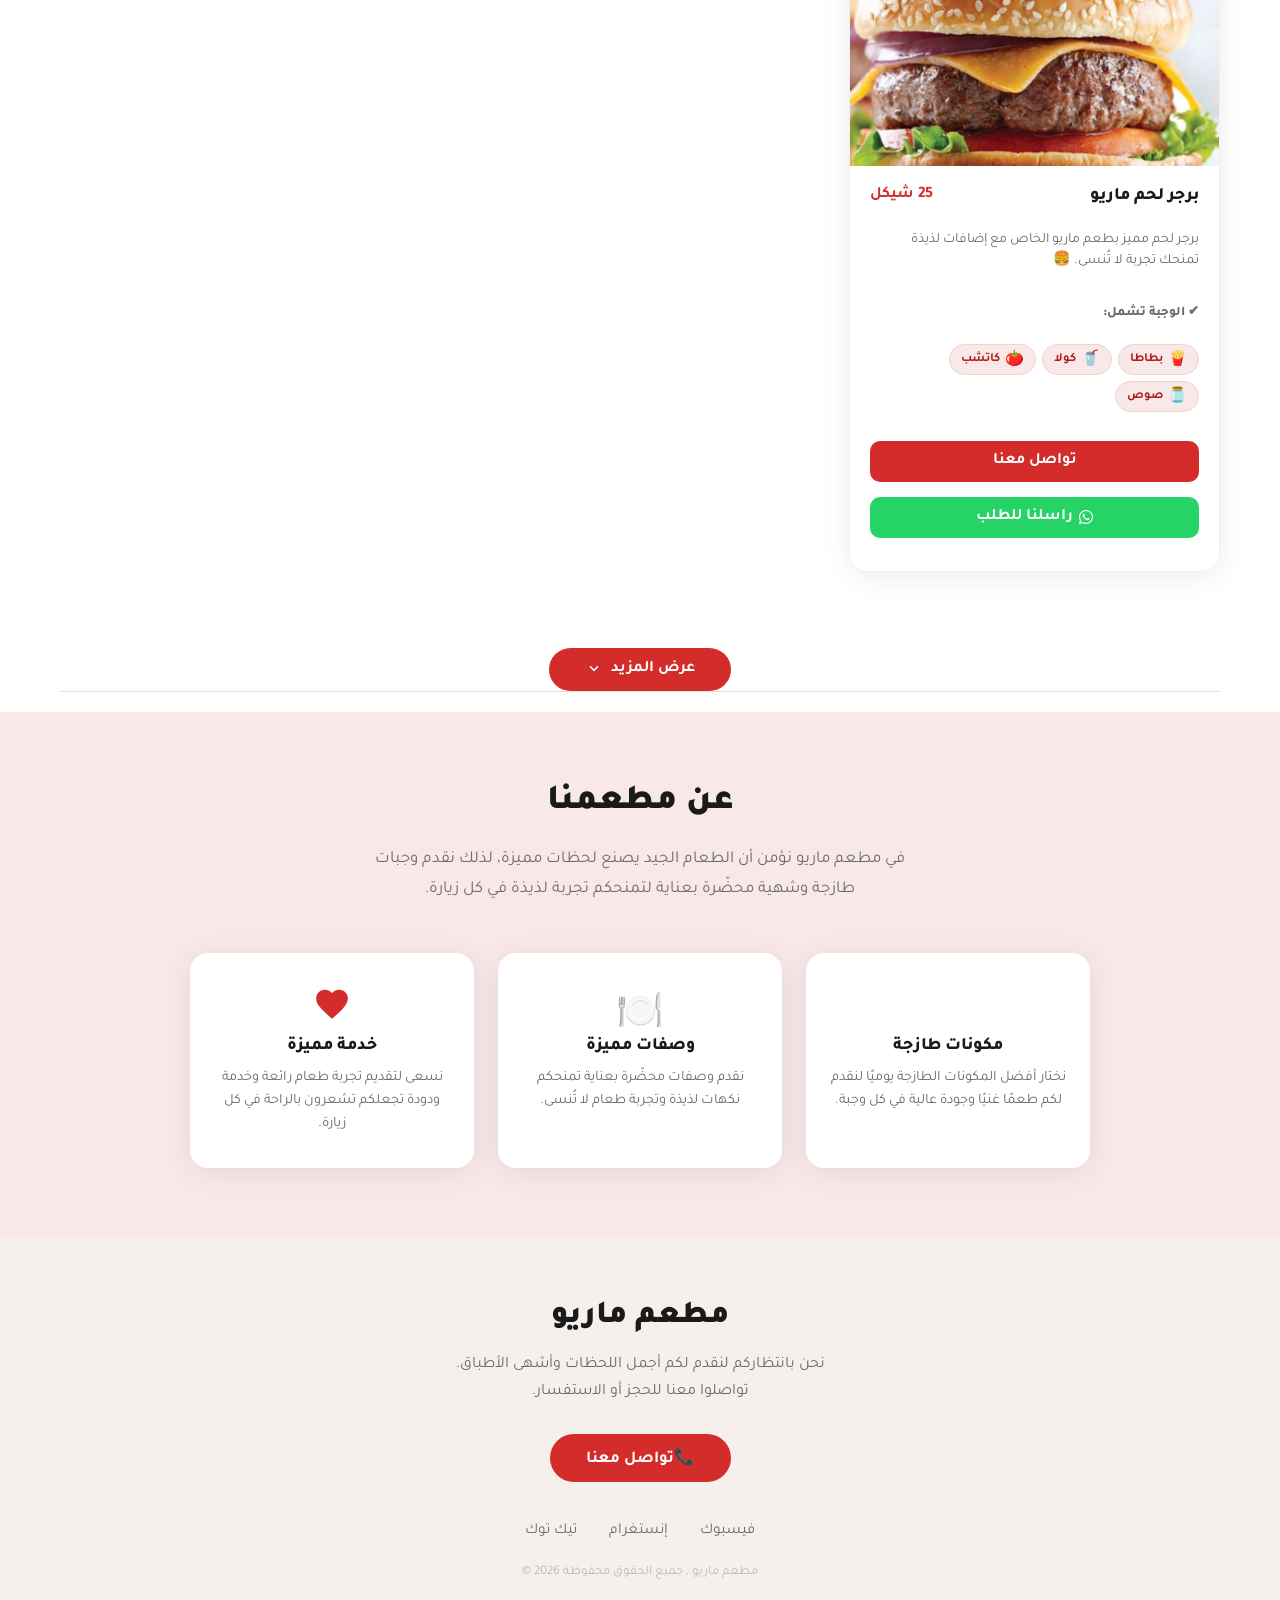
==== commit c1359e50: "removed chatbot" ====
--- a/index.html
+++ b/index.html
@@ -444,28 +444,7 @@
     </ul>
     <p class="footer-copy">مطعم ماريو , جميع الحقوق محفوظة 2026 ©</p>
   </footer>
-  <div id="chat-bubble" onclick="toggleChat()">
-    <span class="material-icons">chat</span>
-  </div>
-
-  <div id="chat-window">
-    <div id="chat-header">
-      <div class="chat-avatar"><span class="material-icons">smart_toy</span></div>
-      <div class="chat-info">
-        <strong>مساعد ماريو بي إس</strong>
-        <span>🟢 متاح الآن</span>
-      </div>
-      <span class="material-icons" id="chat-close" onclick="toggleChat()">close</span>
-    </div>
-    <div id="chat-messages"></div>
-    <div id="chat-input-area">
-      <button id="chat-send" onclick="sendMessage()">
-        <span class="material-icons">send</span>
-      </button>
-      <input id="chat-input" type="text" placeholder="اكتب سؤالك هنا..."
-        onkeydown="if(event.key==='Enter') sendMessage()" />
-    </div>
-  </div>
+
 
   <script>
     let expanded = false;
@@ -508,109 +487,6 @@
     window.addEventListener('scroll', () => {
       document.getElementById('scroll-top').classList.toggle('visible', window.scrollY > 300);
     });
-    const SYSTEM_PROMPT = `أنت مساعد ذكي لمطعم "ماريو بي إس" الإيطالي. تتحدث باللغة العربية فقط. كن ودوداً ومختصراً.
-
-معلومات المطعم:
-- الاسم: ماريو بي إس
-- الموقع: حي العليا، طريق الملك فهد، الرياض
-- الهاتف: 966500000000+
-- البريد: contact@mariops.com
-- خدمة التوصيل: متاحة خلال جميع ساعات العمل
-
-أوقات العمل:
-- السبت - الأربعاء: 12:00 م - 1:00 ص
-- الخميس: 12:00 م - 2:00 ص
-- الجمعة (يوم العائلة): 1:00 م - 2:00 ص
-
-القائمة:
-برغر:
-- برغر دجاج مشوي: 32 ريال
-- كلاسيك برغر: 35 ريال
-- دبل سموكي: 42 ريال
-جميع وجبات البرغر تشمل: بطاطا + كولا + كاتشب + صوص
-
-مقبلات:
-- سلطة سيزر: 22 ريال
-
-وجبات:
-- باستا بولونيز: 38 ريال`;
-
-    let chatHistory = [];
-    let chatOpen = false;
-    let greeted = false;
-
-    function toggleChat() {
-      chatOpen = !chatOpen;
-      document.getElementById('chat-window').classList.toggle('open', chatOpen);
-      document.querySelector('#chat-bubble .material-icons').textContent = chatOpen ? 'close' : 'chat';
-      if (chatOpen && !greeted) {
-        greeted = true;
-        setTimeout(() => addBotMsg('أهلاً وسهلاً! 👋 أنا مساعد ماريو بي إس. كيف أقدر أساعدك؟\n\nيمكنك سؤالي عن القائمة، الأسعار، أوقات العمل، أو الموقع.'), 400);
-      }
-    }
-
-    function addBotMsg(text) {
-      const msgs = document.getElementById('chat-messages');
-      const div = document.createElement('div');
-      div.className = 'msg bot';
-      div.style.whiteSpace = 'pre-wrap';
-      div.textContent = text;
-      msgs.appendChild(div);
-      msgs.scrollTop = msgs.scrollHeight;
-    }
-
-    function addUserMsg(text) {
-      const msgs = document.getElementById('chat-messages');
-      const div = document.createElement('div');
-      div.className = 'msg user';
-      div.textContent = text;
-      msgs.appendChild(div);
-      msgs.scrollTop = msgs.scrollHeight;
-    }
-
-    function showTyping() {
-      const msgs = document.getElementById('chat-messages');
-      const div = document.createElement('div');
-      div.className = 'typing';
-      div.id = 'typing-indicator';
-      div.innerHTML = '<span></span><span></span><span></span>';
-      msgs.appendChild(div);
-      msgs.scrollTop = msgs.scrollHeight;
-      return div;
-    }
-
-    async function sendMessage() {
-      const input = document.getElementById('chat-input');
-      const text = input.value.trim();
-      if (!text) return;
-      input.value = '';
-
-      addUserMsg(text);
-      chatHistory.push({ role: 'user', content: text });
-
-      const typing = showTyping();
-
-      try {
-        const res = await fetch('https://api.anthropic.com/v1/messages', {
-          method: 'POST',
-          headers: { 'Content-Type': 'application/json' },
-          body: JSON.stringify({
-            model: 'claude-sonnet-4-20250514',
-            max_tokens: 1000,
-            system: SYSTEM_PROMPT,
-            messages: chatHistory
-          })
-        });
-        const data = await res.json();
-        const reply = data.content?.[0]?.text || 'عذراً، حدث خطأ. حاول مرة أخرى.';
-        typing.remove();
-        addBotMsg(reply);
-        chatHistory.push({ role: 'assistant', content: reply });
-      } catch {
-        typing.remove();
-        addBotMsg('عذراً، حدث خطأ في الاتصال. حاول مرة أخرى.');
-      }
-    }
 
     // تطبيق الإعدادات الافتراضية عند تحميل الصفحة
     updateCards();
--- a/styleIndex.css
+++ b/styleIndex.css
@@ -569,250 +569,6 @@
     margin: 0 60px;
 }
 
-#chat-bubble {
-    position: fixed;
-    bottom: 32px;
-    right: 32px;
-    width: 56px;
-    height: 56px;
-    background: var(--red);
-    border-radius: 50%;
-    display: flex;
-    align-items: center;
-    justify-content: center;
-    cursor: pointer;
-    box-shadow: 0 4px 20px rgba(212, 43, 43, 0.45);
-    z-index: 1000;
-    transition: transform 0.2s, background 0.2s;
-}
-
-#chat-bubble:hover {
-    transform: scale(1.08);
-    background: var(--red-dark);
-}
-
-#chat-bubble .material-icons {
-    color: white;
-    font-size: 1.6rem;
-}
-
-#chat-window {
-    position: fixed;
-    bottom: 100px;
-    right: 32px;
-    width: 340px;
-    max-height: 500px;
-    background: white;
-    border-radius: 20px;
-    box-shadow: 0 8px 40px rgba(0, 0, 0, 0.15);
-    display: flex;
-    flex-direction: column;
-    z-index: 1000;
-    overflow: hidden;
-    opacity: 0;
-    transform: translateY(20px) scale(0.95);
-    pointer-events: none;
-    transition: opacity 0.25s, transform 0.25s;
-}
-
-#chat-window.open {
-    opacity: 1;
-    transform: translateY(0) scale(1);
-    pointer-events: auto;
-}
-
-#chat-header {
-    background: var(--red);
-    color: white;
-    padding: 16px 18px;
-    display: flex;
-    align-items: center;
-    gap: 10px;
-}
-
-#chat-header .chat-avatar {
-    width: 36px;
-    height: 36px;
-    background: rgba(255, 255, 255, 0.2);
-    border-radius: 50%;
-    display: flex;
-    align-items: center;
-    justify-content: center;
-}
-
-#chat-header .chat-avatar .material-icons {
-    font-size: 1.2rem;
-}
-
-#chat-header .chat-info {
-    flex: 1;
-}
-
-#chat-header .chat-info strong {
-    display: block;
-    font-size: 0.95rem;
-}
-
-#chat-header .chat-info span {
-    font-size: 0.78rem;
-    opacity: 0.85;
-}
-
-#chat-close {
-    cursor: pointer;
-    opacity: 0.8;
-    transition: opacity 0.2s;
-}
-
-#chat-close:hover {
-    opacity: 1;
-}
-
-#chat-messages {
-    flex: 1;
-    overflow-y: auto;
-    padding: 16px;
-    display: flex;
-    flex-direction: column;
-    gap: 10px;
-    background: #f9f9f9;
-}
-
-.msg {
-    max-width: 82%;
-    padding: 10px 14px;
-    border-radius: 16px;
-    font-size: 0.9rem;
-    line-height: 1.5;
-    animation: msgIn 0.2s ease;
-}
-
-@keyframes msgIn {
-    from {
-        opacity: 0;
-        transform: translateY(6px);
-    }
-
-    to {
-        opacity: 1;
-        transform: translateY(0);
-    }
-}
-
-.msg.bot {
-    background: white;
-    color: var(--text);
-    border-bottom-right-radius: 4px;
-    box-shadow: 0 1px 4px rgba(0, 0, 0, 0.07);
-    align-self: flex-end;
-}
-
-.msg.user {
-    background: var(--red);
-    color: white;
-    border-bottom-left-radius: 4px;
-    align-self: flex-start;
-}
-
-.typing {
-    display: flex;
-    gap: 4px;
-    padding: 12px 14px;
-    background: white;
-    border-radius: 16px;
-    border-bottom-right-radius: 4px;
-    box-shadow: 0 1px 4px rgba(0, 0, 0, 0.07);
-    align-self: flex-end;
-    width: fit-content;
-}
-
-.typing span {
-    width: 7px;
-    height: 7px;
-    background: #ccc;
-    border-radius: 50%;
-    animation: bounce 1.2s infinite;
-}
-
-.typing span:nth-child(2) {
-    animation-delay: 0.2s;
-}
-
-.typing span:nth-child(3) {
-    animation-delay: 0.4s;
-}
-
-@keyframes bounce {
-
-    0%,
-    60%,
-    100% {
-        transform: translateY(0);
-    }
-
-    30% {
-        transform: translateY(-6px);
-    }
-}
-
-#chat-input-area {
-    padding: 12px;
-    border-top: 1px solid #f0f0f0;
-    display: flex;
-    gap: 8px;
-    background: white;
-}
-
-#chat-input {
-    flex: 1;
-    border: 1.5px solid #e0e0e0;
-    border-radius: 50px;
-    padding: 9px 16px;
-    font-family: 'Tajawal', sans-serif;
-    font-size: 0.9rem;
-    outline: none;
-    transition: border-color 0.2s;
-    direction: rtl;
-}
-
-#chat-input:focus {
-    border-color: var(--red);
-}
-
-#chat-send {
-    width: 38px;
-    height: 38px;
-    background: var(--red);
-    border: none;
-    border-radius: 50%;
-    cursor: pointer;
-    display: flex;
-    align-items: center;
-    justify-content: center;
-    transition: background 0.2s;
-    flex-shrink: 0;
-}
-
-#chat-send:hover {
-    background: var(--red-dark);
-}
-
-#chat-send .material-icons {
-    color: white;
-    font-size: 1.1rem;
-}
-
-@media (max-width: 480px) {
-    #chat-window {
-        width: calc(100vw - 32px);
-        right: 16px;
-    }
-
-    #chat-bubble {
-        right: 16px;
-        bottom: 16px;
-    }
-}
 
 /* ── RESPONSIVE ── */
 @media (max-width: 768px) {
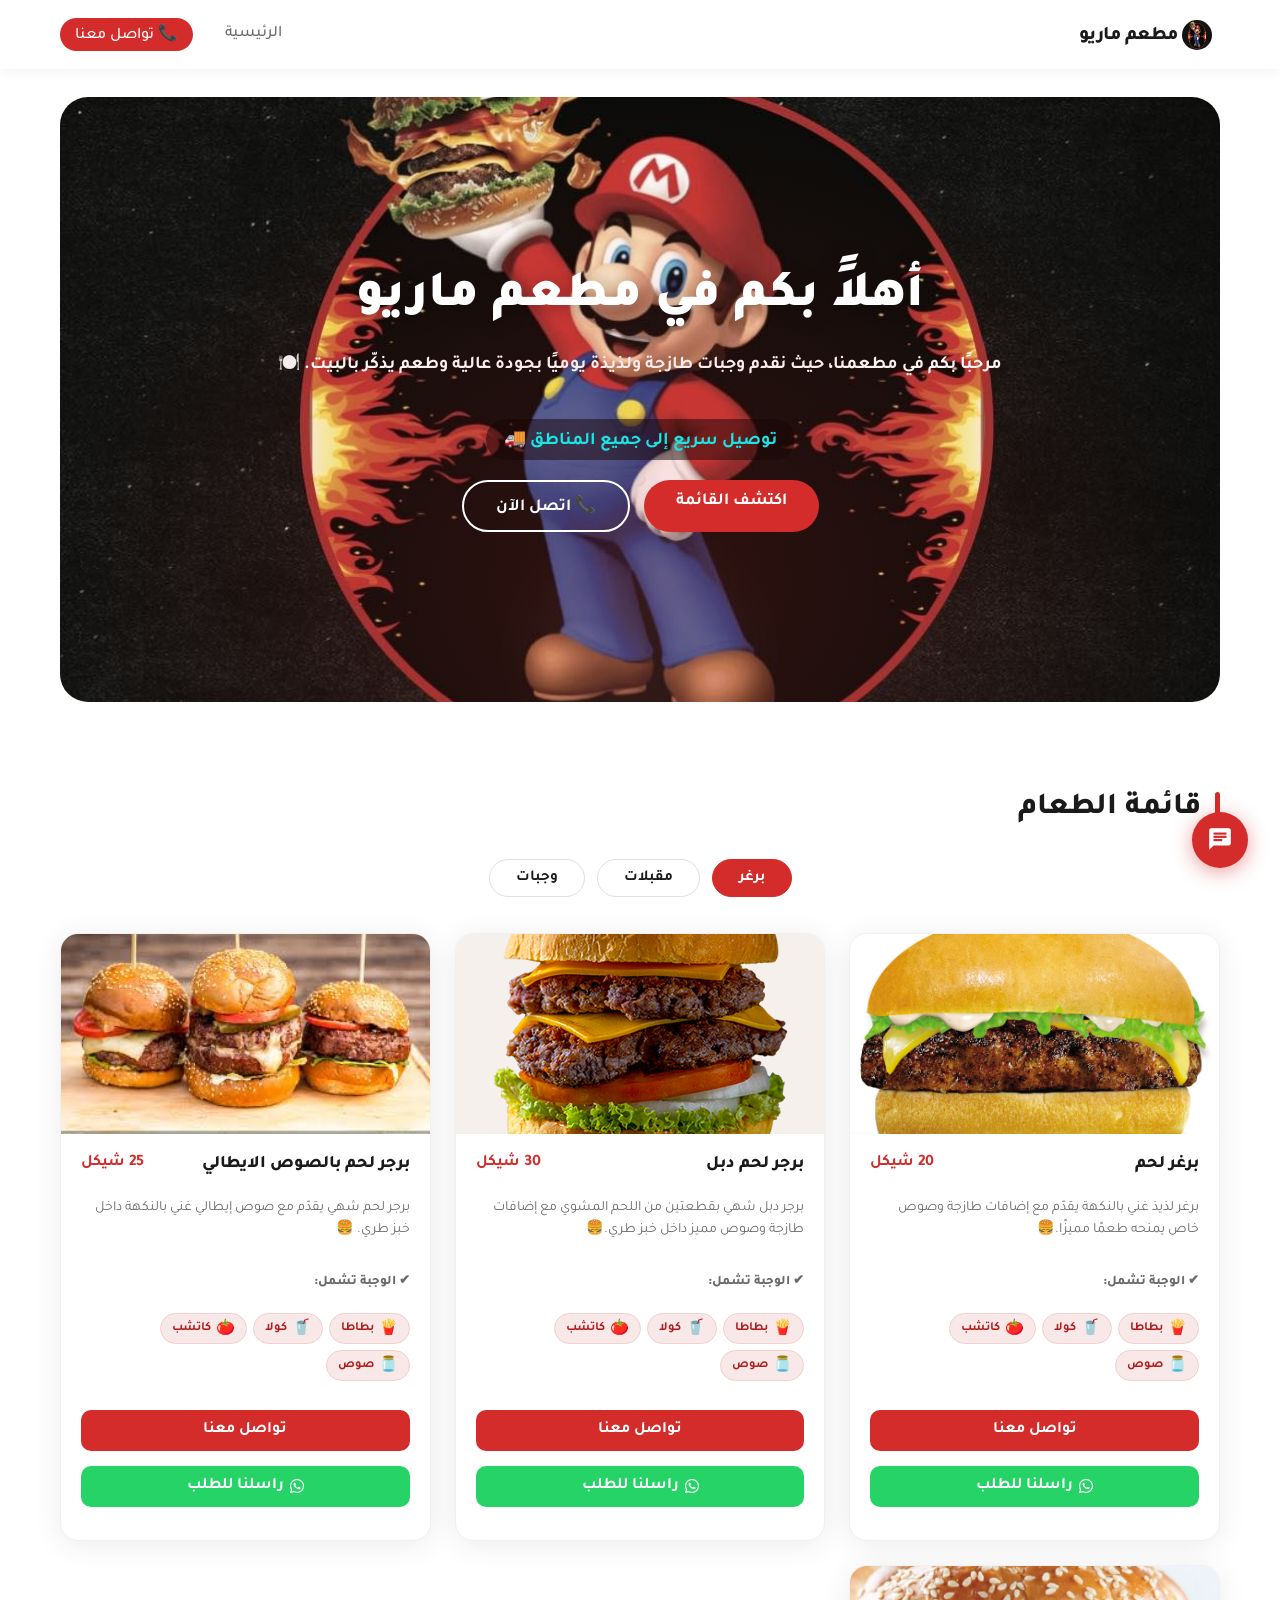
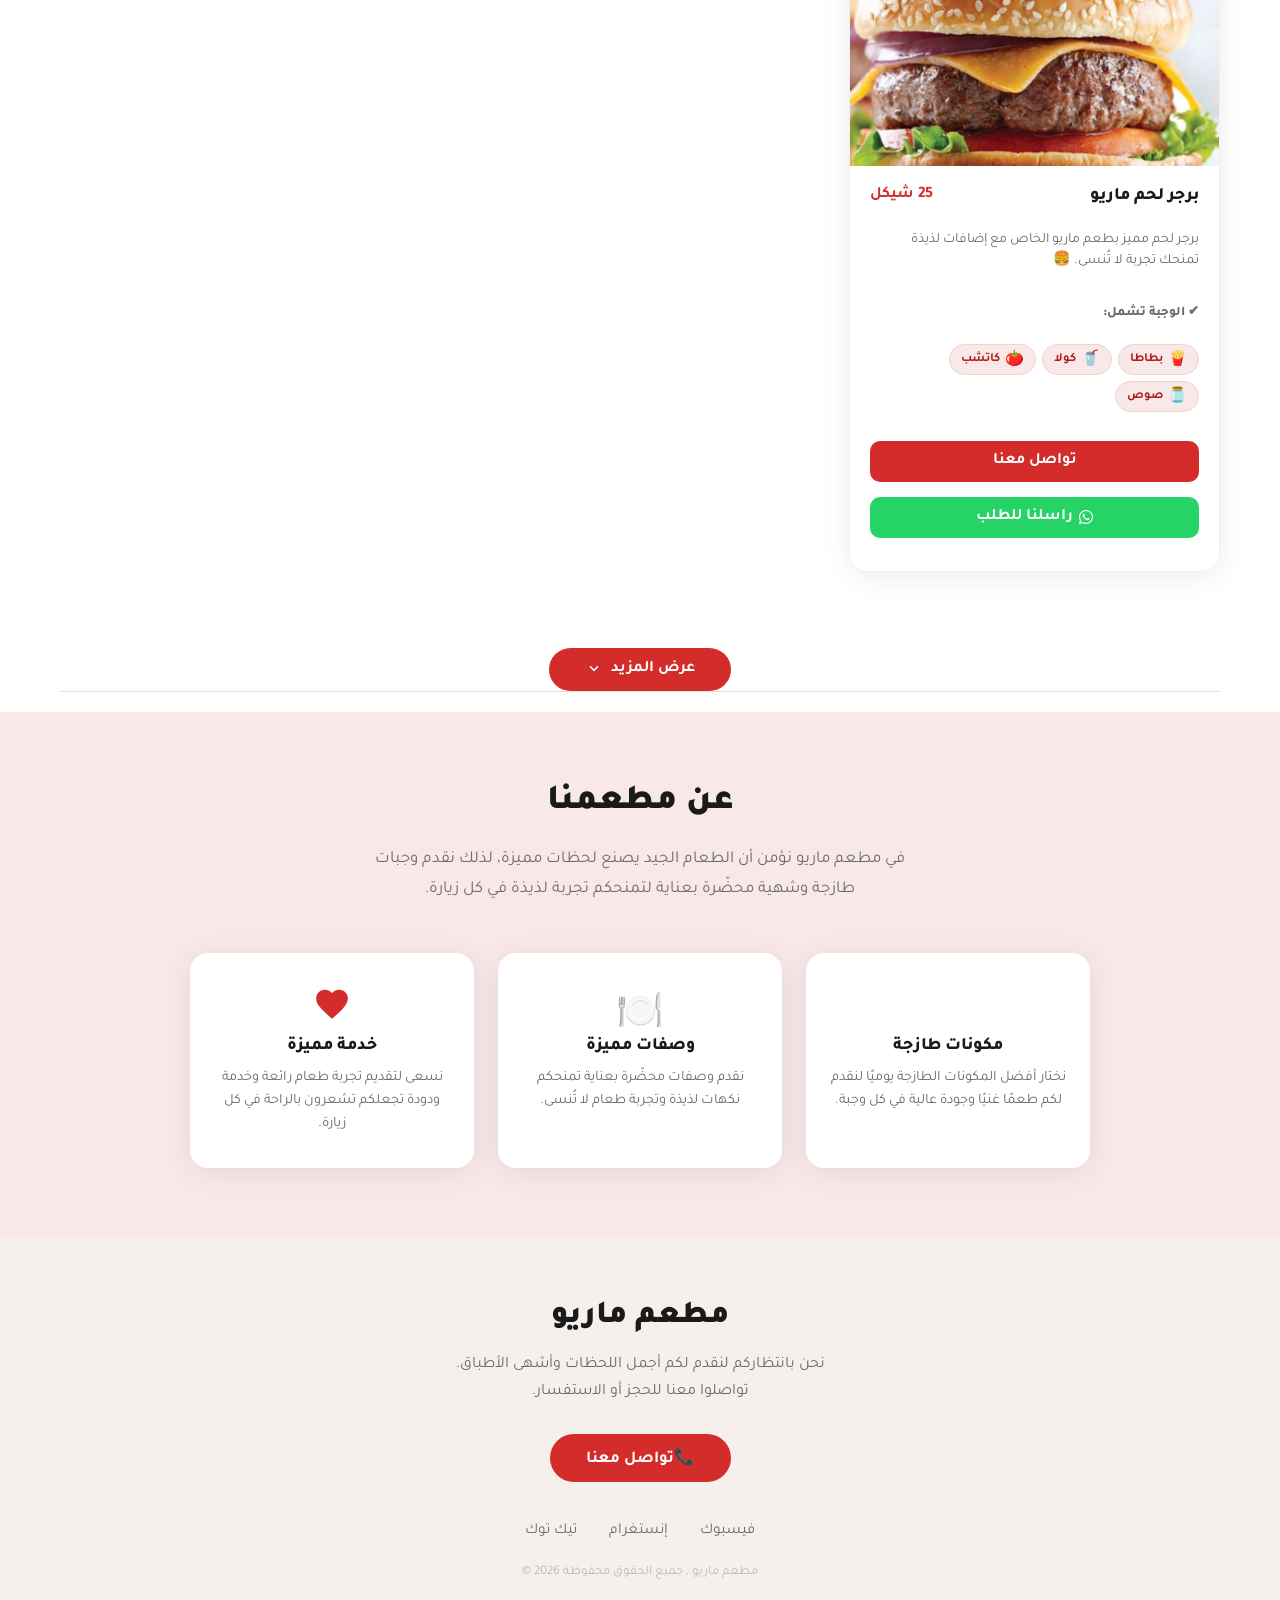
==== commit b2f3735d: "update chatbot" ====
--- a/index.html
+++ b/index.html
@@ -444,7 +444,28 @@
     </ul>
     <p class="footer-copy">مطعم ماريو , جميع الحقوق محفوظة 2026 ©</p>
   </footer>
-
+  <div id="chat-bubble" onclick="toggleChat()">
+    <span class="material-icons">chat</span>
+  </div>
+
+  <div id="chat-window">
+    <div id="chat-header">
+      <div class="chat-avatar"><span class="material-icons">restaurant</span></div>
+      <div class="chat-info">
+        <strong>مساعدك في مطعم ماريو</strong>
+        <span>🟢 متاح الآن</span>
+      </div>
+      <span class="material-icons" id="chat-close" onclick="toggleChat()">close</span>
+    </div>
+    <div id="chat-messages"></div>
+    <div id="chat-input-area">
+      <button id="chat-send" onclick="sendMessage()">
+        <span class="material-icons">send</span>
+      </button>
+      <input id="chat-input" type="text" placeholder="اكتب سؤالك هنا..."
+        onkeydown="if(event.key==='Enter') sendMessage()" />
+    </div>
+  </div>
 
   <script>
     let expanded = false;
@@ -487,6 +508,178 @@
     window.addEventListener('scroll', () => {
       document.getElementById('scroll-top').classList.toggle('visible', window.scrollY > 300);
     });
+    // ── قاعدة بيانات الأجوبة ──
+    const FAQ = [
+      {
+        keys: ['قائمة', 'منيو', 'menu', 'أكل', 'وجبات', 'طعام', 'عندكم شو'],
+        answer: '🍔 قائمتنا تشمل:\n\nبرغر:\n• برغر لحم — 20 شيكل\n• برجر لحم ماريو — 25 شيكل\n• برجر دجاج — 18 شيكل \n• برجر دجاج ماريو — 23 شيكل\n\nمقبلات:\n• بطاطا مقلية (حجم كبير) — 10 شيكل \n• بطاطا ماريو — 15 شيكل \n• مخلل خيار — 2 شيكل\n\nوجبات:\n• مسحب باجيت — 20 شيكل \n• كرسبي دجاج — 20 شيكل\n\n✅ جميع وجبات البرغر تشمل: بطاطا + كولا + كاتشب + صوص'
+      },
+      {
+        keys: ['سعر', 'أسعار', 'كم', 'بكم', 'تكلفة'],
+        answer: '💰 أسعارنا:\n\nبرغر:\n• برغر لحم — 20 شيكل\n• برجر لحم ماريو — 25 شيكل\n• برجر دجاج — 18 شيكل \n• برجر دجاج ماريو — 23 شيكل\n\nمقبلات:\n• بطاطا مقلية (حجم كبير) — 10 شيكل \n• بطاطا ماريو — 15 شيكل \n• مخلل خيار — 2 شيكل\n\nوجبات:\n• مسحب باجيت — 20 شيكل \n• كرسبي دجاج — 20 شيكل\n\n✅ جميع وجبات البرغر تشمل: بطاطا + كولا + كاتشب + صوص🍟'
+      },
+      {
+        keys: ['وقت', 'ساعات', 'أوقات', 'متى', 'فتح', 'مفتوح', 'يفتح', 'دوام'],
+        answer: '⏰ أوقات العمل:\n• السبت - الأربعاء: 12:00 م – 1:00 ص\n• الخميس: 12:00 م – 2:00 ص\n• الجمعة: 1:00 م – 2:00 ص\n\nخدمة التوصيل متاحة خلال جميع ساعات العمل 🛵'
+      },
+      {
+        keys: ['موقع', 'عنوان', 'وين', 'فين', 'مكان', 'كيف أوصل', 'خرائط'],
+        answer: '📍 موقعنا:\nالشارع الرئيسي - مفرق الكازية القديمة \nالخليل - تفوح \n\nيمكنك فتح الخرائط من صفحة التواصل 🗺️'
+      },
+      {
+        keys: ['توصيل', 'ديليفري', 'delivery', 'توصل', 'أطلب'],
+        answer: '🛵 نعم! خدمة التوصيل متاحة خلال جميع ساعات العمل.\n\nللطلب تواصل معنا عبر:\n📞 الهاتف: 972598126090+\n💬 واتساب: اضغط زر "راسلنا" على أي منتج \n أو من خلال مواقع التواصل الاجتماعي'
+      },
+      {
+        keys: ['تواصل', 'اتصال', 'هاتف', 'رقم', 'واتساب', 'تليفون', 'بريد', 'ايميل'],
+        answer: '📞 للتواصل معنا:\n• هاتف: 972598126090+\n• بريد: mariops@gmail.com\n• واتساب: اضغط "راسلنا" على أي منتج\n\nأو زر صفحة "اتصل بنا" من القائمة 😊'
+      },
+      {
+        keys: ['برغر لحم', 'لحم عادي'],
+        answer: '🍔 برغر لحم — 20 شيكل\n\n✅ الوجبة تشمل: بطاطا + كولا + كاتشب + صوص'
+      },
+      {
+        keys: ['دبل', 'لحم دبل', 'دبل لحم'],
+        answer: '🍔 برغر لحم دبل — 30 شيكل\n\n✅ الوجبة تشمل: بطاطا + كولا + كاتشب + صوص'
+      },
+      {
+        keys: ['صوص ايطالي', 'لحم بالصوص', 'الايطالي'],
+        answer: '🍔 برغر لحم بالصوص الايطالي — 25 شيكل\n\n✅ الوجبة تشمل: بطاطا + كولا + كاتشب + صوص'
+      },
+      {
+        keys: ['ماريو', 'برغر ماريو', 'لحم ماريو'],
+        answer: '🍔 برغر لحم ماريو — 25 شيكل\n\n✅ الوجبة تشمل: بطاطا + كولا + كاتشب + صوص'
+      },
+      {
+        keys: ['برغر دجاج', 'دجاج عادي'],
+        answer: '🍗 برغر دجاج — 18 شيكل\n\n✅ الوجبة تشمل: بطاطا + كولا + كاتشب + صوص'
+      },
+      {
+        keys: ['دجاج دبل', 'دبل دجاج'],
+        answer: '🍗 برغر دجاج دبل — 25 شيكل\n\n✅ الوجبة تشمل: بطاطا + كولا + كاتشب + صوص'
+      },
+      {
+        keys: ['دجاج بالصوص', 'دجاج ايطالي'],
+        answer: '🍗 برغر دجاج بالصوص الايطالي — 23 شيكل\n\n✅ الوجبة تشمل: بطاطا + كولا + كاتشب + صوص'
+      },
+      {
+        keys: ['دجاج ماريو', 'ماريو دجاج'],
+        answer: '🍗 برغر دجاج ماريو — 23 شيكل\n\n✅ الوجبة تشمل: بطاطا + كولا + كاتشب + صوص'
+      },
+      {
+        keys: ['بطاطا مقلية', 'بطاطا', 'فرايز'],
+        answer: '🍟 بطاطا مقلية:\n• صغير — 3 شيكل\n• وسط — 6 شيكل\n• كبير — 10 شيكل'
+      },
+      {
+        keys: ['بطاطا ماريو'],
+        answer: '🍟 بطاطا ماريو — 15 شيكل\nفرنش فرايز + دجاج كرسبي + صوص تشيدر'
+      },
+      {
+        keys: ['مخلل', 'سلطة', 'صوص'],
+        answer: '🥗 مخلل 2 + سلطة 2 + صوص 2'
+      },
+      {
+        keys: ['مسحب باجيت', 'باجيت'],
+        answer: '🥙 مسحب باجيت — 20 شيكل\n\n✅ جميع الوجبات شاملة: بطاطا + كولا + كلسلو + مخلل + كاتشب'
+      },
+      {
+        keys: ['مسحب صمون', 'صمون'],
+        answer: '🥙 مسحب صمون — 15 شيكل\n\n✅ جميع الوجبات شاملة: بطاطا + كولا + كلسلو + مخلل + كاتشب'
+      },
+      {
+        keys: ['كرسبي دجاج', 'كرسبي وجبة'],
+        answer: '🍗 كرسبي دجاج — 20 شيكل\n\n✅ جميع الوجبات شاملة: بطاطا + كولا + كلسلو + مخلل + كاتشب'
+      },
+      {
+        keys: ['باشكا'],
+        answer: '🍽️ باشكا — 20 شيكل\n\n✅ جميع الوجبات شاملة: بطاطا + كولا + كلسلو + مخلل + كاتشب'
+      },
+      {
+        keys: ['شكرا', 'شكراً', 'مشكور', 'thanks', 'ممتاز', 'كويس'],
+        answer: 'العفو! يسعدنا خدمتك 😊\nنتمنى لك وجبة شهية في ماريو بي إس 🍕'
+      },
+      {
+        keys: ['مرحبا', 'هلا', 'السلام', 'اهلا', 'أهلاً', 'هاي', 'hi', 'hello'],
+        answer: 'أهلاً وسهلاً! 👋\nكيف أقدر أساعدك اليوم؟'
+      }
+    ];
+
+    const QUICK_QUESTIONS = ['📋 القائمة', '💰 الأسعار', '⏰ أوقات العمل', '📍 الموقع', '🛵 التوصيل'];
+
+    let chatOpen = false;
+    let greeted = false;
+
+    function toggleChat() {
+      chatOpen = !chatOpen;
+      document.getElementById('chat-window').classList.toggle('open', chatOpen);
+      document.querySelector('#chat-bubble .material-icons').textContent = chatOpen ? 'close' : 'chat';
+      if (chatOpen && !greeted) {
+        greeted = true;
+        setTimeout(() => {
+          addBotMsg('أهلاً وسهلاً! 👋 أنا مساعدك في مطعم ماريو\nاختر من الأسئلة السريعة أو اكتب سؤالك:');
+          addQuickBtns();
+        }, 400);
+      }
+    }
+
+    function addBotMsg(text) {
+      const msgs = document.getElementById('chat-messages');
+      const div = document.createElement('div');
+      div.className = 'msg bot';
+      div.textContent = text;
+      msgs.appendChild(div);
+      msgs.scrollTop = msgs.scrollHeight;
+    }
+
+    function addUserMsg(text) {
+      const msgs = document.getElementById('chat-messages');
+      const div = document.createElement('div');
+      div.className = 'msg user';
+      div.textContent = text;
+      msgs.appendChild(div);
+      msgs.scrollTop = msgs.scrollHeight;
+    }
+
+    function addQuickBtns() {
+      const msgs = document.getElementById('chat-messages');
+      const wrap = document.createElement('div');
+      wrap.className = 'quick-btns';
+      QUICK_QUESTIONS.forEach(q => {
+        const btn = document.createElement('button');
+        btn.className = 'quick-btn';
+        btn.textContent = q;
+        btn.onclick = () => { wrap.remove(); handleInput(q); };
+        wrap.appendChild(btn);
+      });
+      msgs.appendChild(wrap);
+      msgs.scrollTop = msgs.scrollHeight;
+    }
+
+    function getReply(text) {
+      const lower = text.toLowerCase();
+      for (const item of FAQ) {
+        if (item.keys.some(k => lower.includes(k))) return item.answer;
+      }
+      return 'عذراً، ما فهمت سؤالك 😅\nجرب تسأل عن: القائمة، الأسعار، أوقات العمل، الموقع، أو التوصيل.\n\nأو تواصل معنا مباشرة:\n📞 966500000000+';
+    }
+
+    function handleInput(text) {
+      addUserMsg(text);
+      setTimeout(() => {
+        addBotMsg(getReply(text));
+        addQuickBtns();
+      }, 400);
+    }
+
+    function sendMessage() {
+      const input = document.getElementById('chat-input');
+      const text = input.value.trim();
+      if (!text) return;
+      input.value = '';
+      // إزالة الأزرار القديمة
+      document.querySelectorAll('.quick-btns').forEach(el => el.remove());
+      handleInput(text);
+    }
 
     // تطبيق الإعدادات الافتراضية عند تحميل الصفحة
     updateCards();
--- a/styleIndex.css
+++ b/styleIndex.css
@@ -569,6 +569,239 @@
     margin: 0 60px;
 }
 
+#chat-bubble {
+    position: fixed;
+    bottom: 32px;
+    right: 32px;
+    width: 56px;
+    height: 56px;
+    background: var(--red);
+    border-radius: 50%;
+    display: flex;
+    align-items: center;
+    justify-content: center;
+    cursor: pointer;
+    box-shadow: 0 4px 20px rgba(212, 43, 43, 0.45);
+    z-index: 1000;
+    transition: transform 0.2s, background 0.2s;
+}
+
+#chat-bubble:hover {
+    transform: scale(1.08);
+    background: var(--red-dark);
+}
+
+#chat-bubble .material-icons {
+    color: white;
+    font-size: 1.6rem;
+}
+
+#chat-window {
+    position: fixed;
+    bottom: 100px;
+    right: 32px;
+    width: 340px;
+    max-height: 520px;
+    background: white;
+    border-radius: 20px;
+    box-shadow: 0 8px 40px rgba(0, 0, 0, 0.15);
+    display: flex;
+    flex-direction: column;
+    z-index: 1000;
+    overflow: hidden;
+    opacity: 0;
+    transform: translateY(20px) scale(0.95);
+    pointer-events: none;
+    transition: opacity 0.25s, transform 0.25s;
+}
+
+#chat-window.open {
+    opacity: 1;
+    transform: translateY(0) scale(1);
+    pointer-events: auto;
+}
+
+#chat-header {
+    background: var(--red);
+    color: white;
+    padding: 16px 18px;
+    display: flex;
+    align-items: center;
+    gap: 10px;
+    flex-shrink: 0;
+}
+
+#chat-header .chat-avatar {
+    width: 36px;
+    height: 36px;
+    background: rgba(255, 255, 255, 0.2);
+    border-radius: 50%;
+    display: flex;
+    align-items: center;
+    justify-content: center;
+}
+
+#chat-header .chat-avatar .material-icons {
+    font-size: 1.2rem;
+}
+
+#chat-header .chat-info {
+    flex: 1;
+}
+
+#chat-header .chat-info strong {
+    display: block;
+    font-size: 0.95rem;
+}
+
+#chat-header .chat-info span {
+    font-size: 0.78rem;
+    opacity: 0.85;
+}
+
+#chat-close {
+    cursor: pointer;
+    opacity: 0.8;
+    transition: opacity 0.2s;
+}
+
+#chat-close:hover {
+    opacity: 1;
+}
+
+#chat-messages {
+    flex: 1;
+    overflow-y: auto;
+    padding: 16px;
+    display: flex;
+    flex-direction: column;
+    gap: 10px;
+    background: #f9f9f9;
+}
+
+.msg {
+    max-width: 85%;
+    padding: 10px 14px;
+    border-radius: 16px;
+    font-size: 0.9rem;
+    line-height: 1.6;
+    animation: msgIn 0.2s ease;
+    white-space: pre-wrap;
+}
+
+@keyframes msgIn {
+    from {
+        opacity: 0;
+        transform: translateY(6px);
+    }
+
+    to {
+        opacity: 1;
+        transform: translateY(0);
+    }
+}
+
+.msg.bot {
+    background: white;
+    color: var(--text);
+    border-bottom-right-radius: 4px;
+    box-shadow: 0 1px 4px rgba(0, 0, 0, 0.07);
+    align-self: flex-end;
+}
+
+.msg.user {
+    background: var(--red);
+    color: white;
+    border-bottom-left-radius: 4px;
+    align-self: flex-start;
+}
+
+/* أزرار الاختيارات السريعة */
+.quick-btns {
+    display: flex;
+    flex-wrap: wrap;
+    gap: 8px;
+    justify-content: flex-end;
+    margin-top: 4px;
+}
+
+.quick-btn {
+    background: white;
+    border: 1.5px solid var(--red);
+    color: var(--red);
+    border-radius: 50px;
+    padding: 6px 14px;
+    font-family: 'Tajawal', sans-serif;
+    font-size: 0.82rem;
+    font-weight: 700;
+    cursor: pointer;
+    transition: all 0.2s;
+}
+
+.quick-btn:hover {
+    background: var(--red);
+    color: white;
+}
+
+#chat-input-area {
+    padding: 12px;
+    border-top: 1px solid #f0f0f0;
+    display: flex;
+    gap: 8px;
+    background: white;
+    flex-shrink: 0;
+}
+
+#chat-input {
+    flex: 1;
+    border: 1.5px solid #e0e0e0;
+    border-radius: 50px;
+    padding: 9px 16px;
+    font-family: 'Tajawal', sans-serif;
+    font-size: 0.9rem;
+    outline: none;
+    transition: border-color 0.2s;
+    direction: rtl;
+}
+
+#chat-input:focus {
+    border-color: var(--red);
+}
+
+#chat-send {
+    width: 38px;
+    height: 38px;
+    background: var(--red);
+    border: none;
+    border-radius: 50%;
+    cursor: pointer;
+    display: flex;
+    align-items: center;
+    justify-content: center;
+    transition: background 0.2s;
+    flex-shrink: 0;
+}
+
+#chat-send:hover {
+    background: var(--red-dark);
+}
+
+#chat-send .material-icons {
+    color: white;
+    font-size: 1.1rem;
+}
+
+@media (max-width: 480px) {
+    #chat-window {
+        width: calc(100vw - 32px);
+        right: 16px;
+    }
+
+    #chat-bubble {
+        right: 16px;
+        bottom: 16px;
+    }
+}
 
 /* ── RESPONSIVE ── */
 @media (max-width: 768px) {
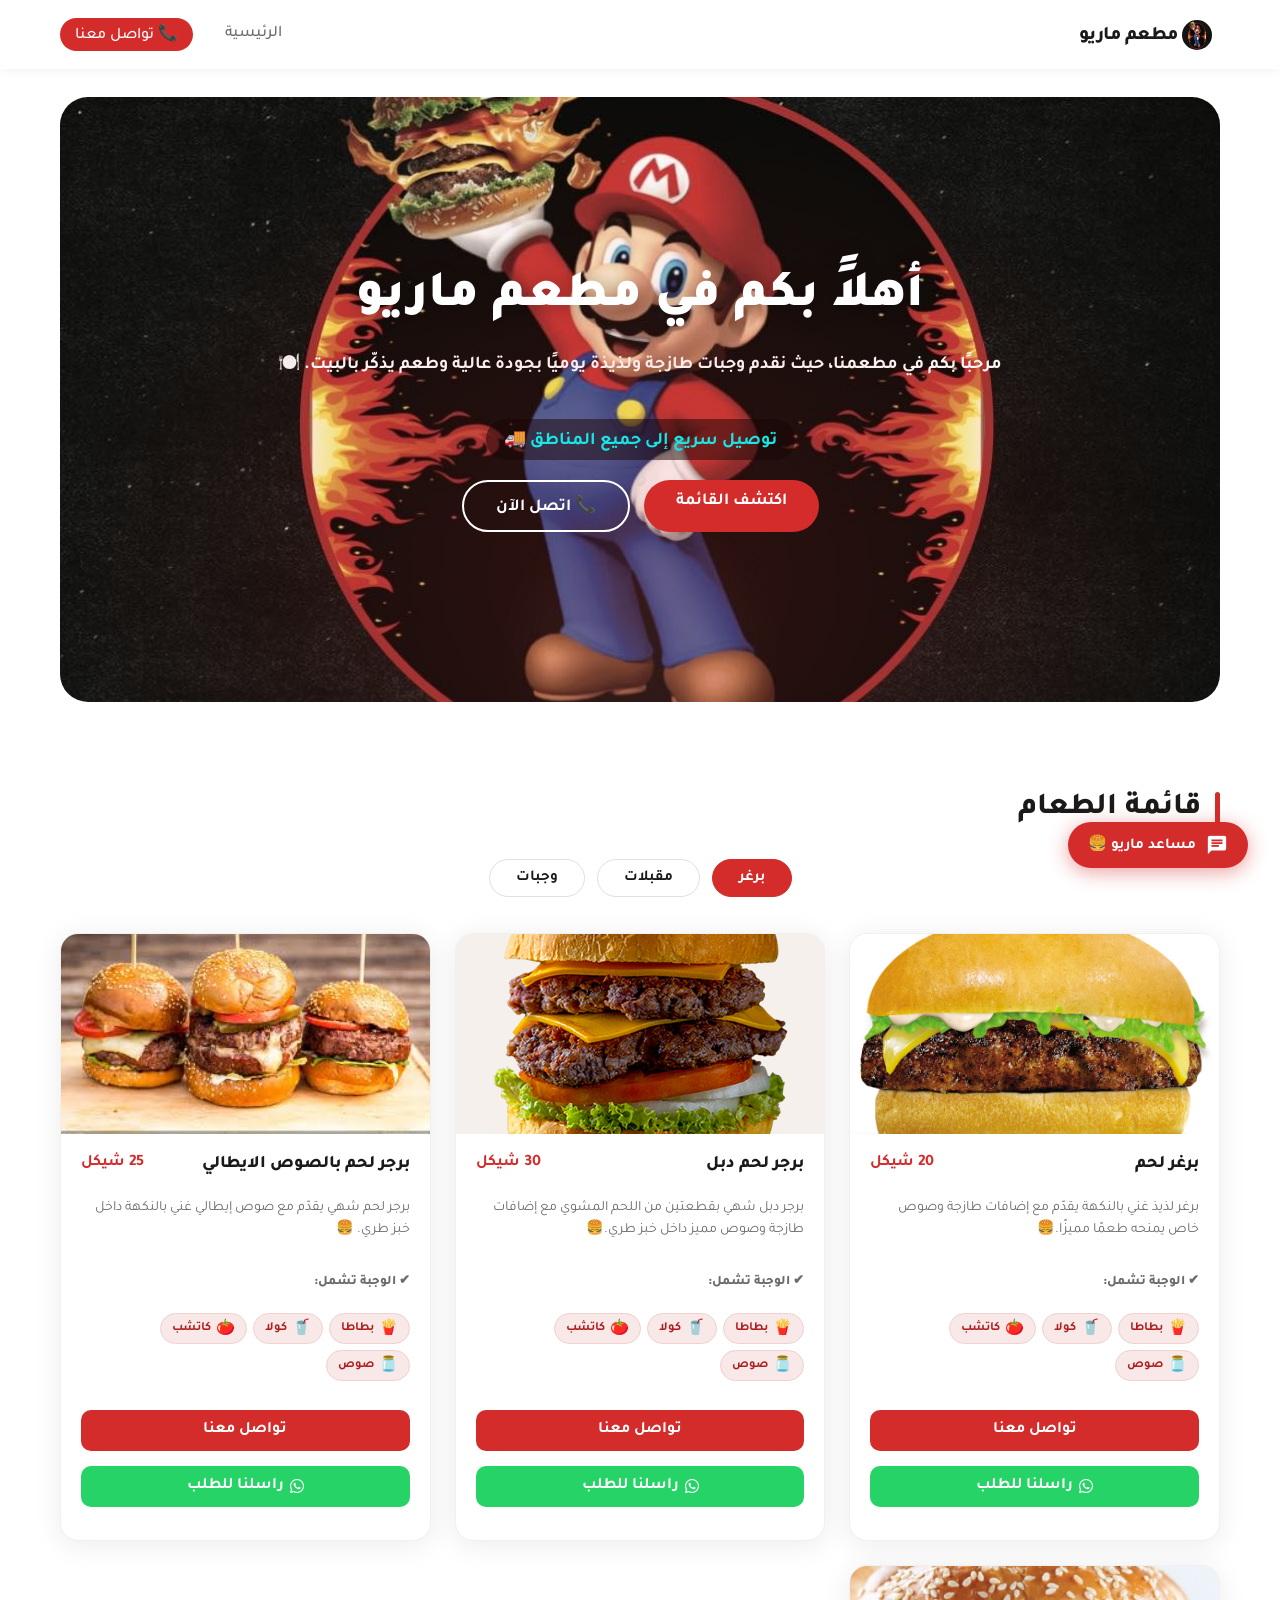
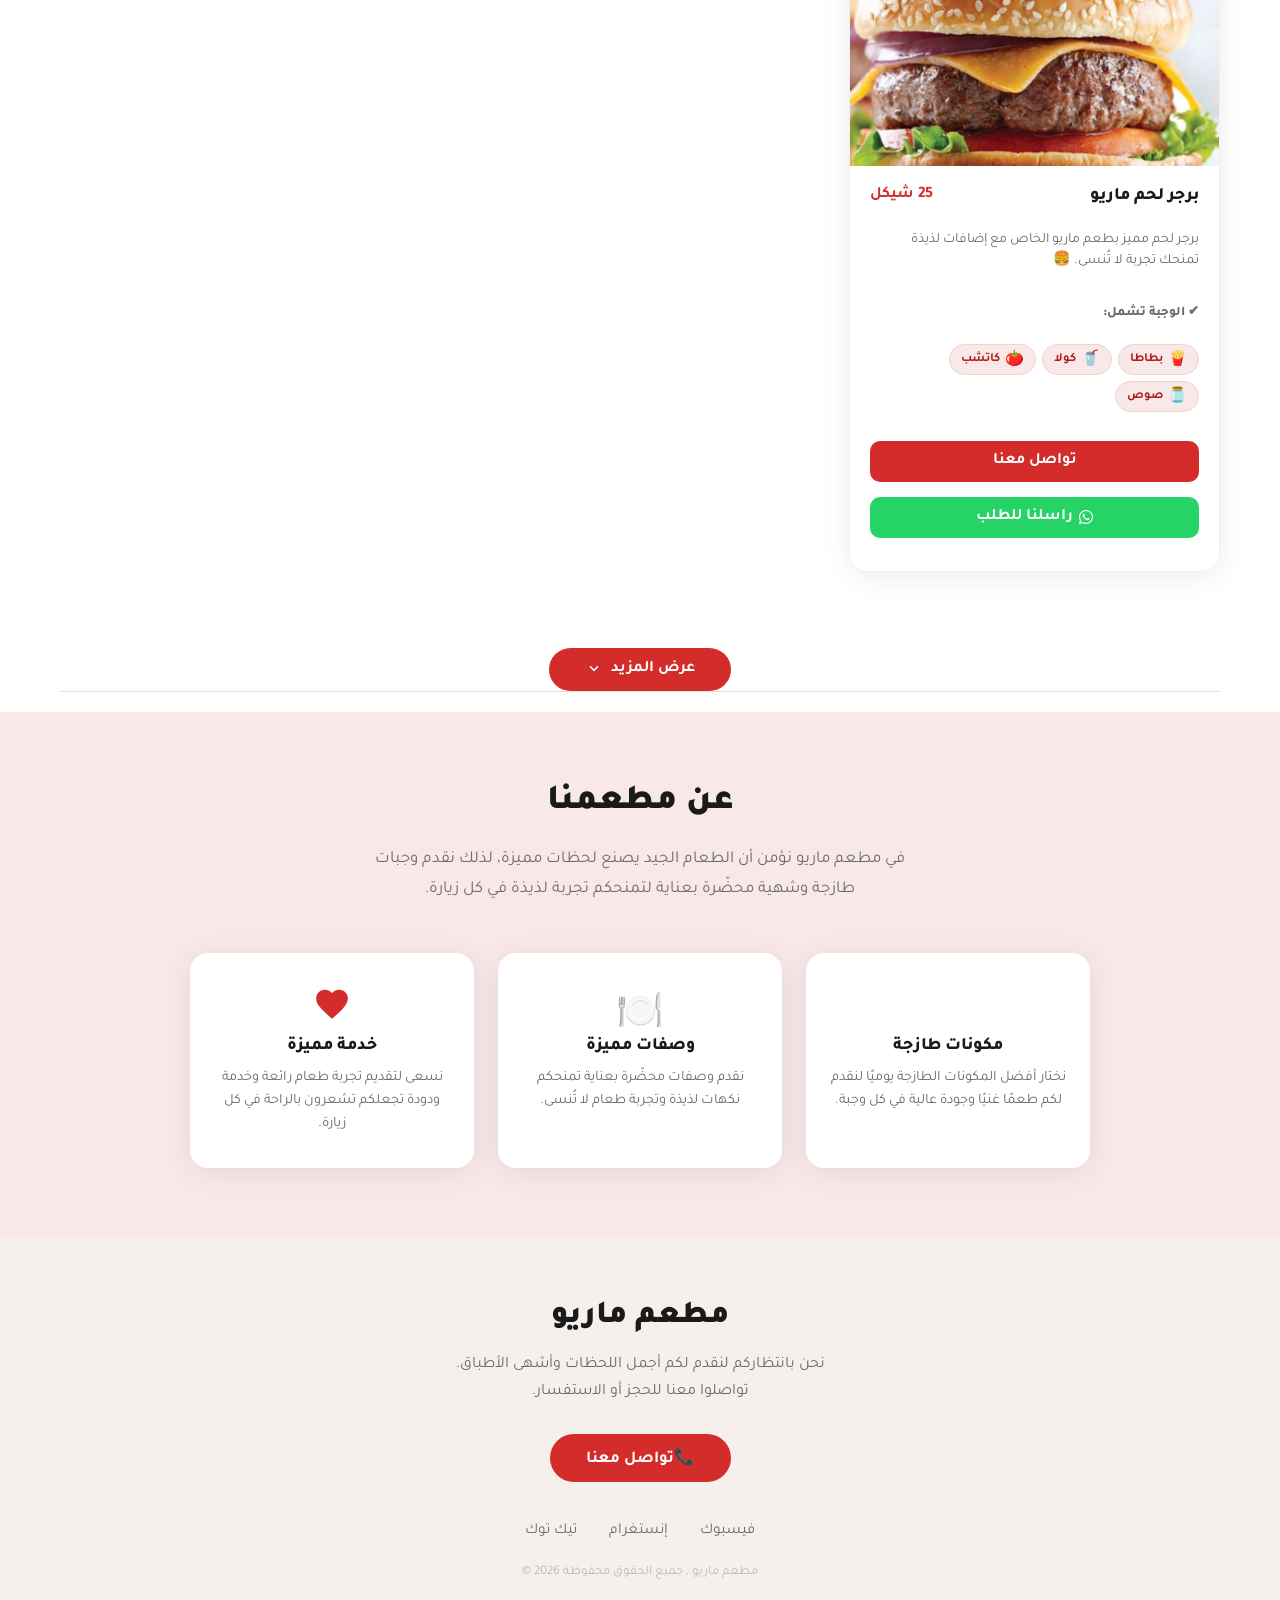
==== commit 664b003c: "update chatbot 2" ====
--- a/index.html
+++ b/index.html
@@ -446,6 +446,7 @@
   </footer>
   <div id="chat-bubble" onclick="toggleChat()">
     <span class="material-icons">chat</span>
+    <span id="chat-bubble-name">مساعد ماريو 🍔</span>
   </div>
 
   <div id="chat-window">
@@ -620,6 +621,7 @@
           addQuickBtns();
         }, 400);
       }
+      document.getElementById('chat-bubble-name').style.display = chatOpen ? 'none' : 'inline';
     }
 
     function addBotMsg(text) {
@@ -660,7 +662,7 @@
       for (const item of FAQ) {
         if (item.keys.some(k => lower.includes(k))) return item.answer;
       }
-      return 'عذراً، ما فهمت سؤالك 😅\nجرب تسأل عن: القائمة، الأسعار، أوقات العمل، الموقع، أو التوصيل.\n\nأو تواصل معنا مباشرة:\n📞 966500000000+';
+      return 'عذراً، ما فهمت سؤالك 😅\nجرب تسأل عن: القائمة، الأسعار، أوقات العمل، الموقع، أو التوصيل.\n\nأو تواصل معنا مباشرة:\n📞 972598126090+';
     }
 
     function handleInput(text) {
--- a/styleIndex.css
+++ b/styleIndex.css
@@ -573,27 +573,48 @@
     position: fixed;
     bottom: 32px;
     right: 32px;
-    width: 56px;
-    height: 56px;
-    background: var(--red);
-    border-radius: 50%;
-    display: flex;
-    align-items: center;
-    justify-content: center;
+    background: #d42b2b;
+    border-radius: 50px;
+    display: flex;
+    align-items: center;
+    gap: 10px;
+    padding: 12px 20px;
     cursor: pointer;
     box-shadow: 0 4px 20px rgba(212, 43, 43, 0.45);
     z-index: 1000;
-    transition: transform 0.2s, background 0.2s;
+    transition: all 0.25s;
 }
 
 #chat-bubble:hover {
-    transform: scale(1.08);
-    background: var(--red-dark);
+    transform: translateY(-2px);
+    background: #b01e1e;
 }
 
 #chat-bubble .material-icons {
     color: white;
-    font-size: 1.6rem;
+    font-size: 1.4rem;
+    flex-shrink: 0;
+}
+
+#chat-bubble-name {
+    color: white;
+    font-family: 'Tajawal', sans-serif;
+    font-size: 0.95rem;
+    font-weight: 700;
+    white-space: nowrap;
+    transition: opacity 0.2s;
+}
+
+#chat-bubble.is-open {
+    padding: 12px;
+    border-radius: 50%;
+    width: 48px;
+    height: 48px;
+    justify-content: center;
+}
+
+#chat-bubble.is-open #chat-bubble-name {
+    display: none;
 }
 
 #chat-window {
